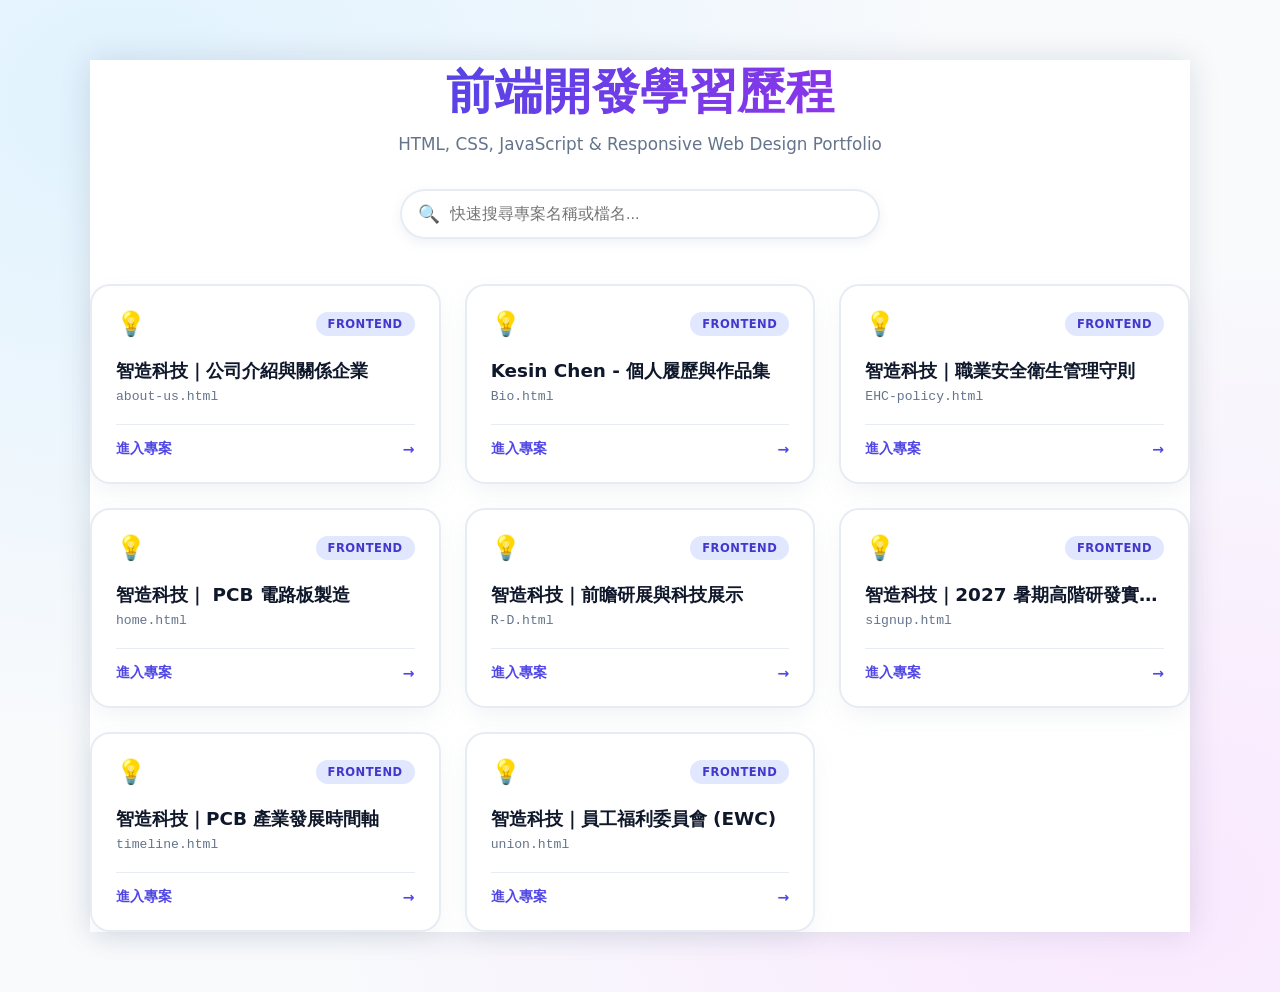
==== index.html @ 0adc271d "first commit" ====
<!DOCTYPE html>
<html lang="zh-TW">
<head>
    <meta charset="UTF-8">
    <meta name="viewport" content="width=device-width, initial-scale=1.0">
    <title>前端開發學習歷程作品集</title>
    <link rel="stylesheet" href="css/mycss.css">
    <style>
        /* 明亮高質感變數設計 */
        :root {
            --bg-color: #f8fafc;
            --bg-gradient-1: #e0f2fe;
            --bg-gradient-2: #fae8ff;
            --card-bg: rgba(255, 255, 255, 0.85);
            --card-hover: rgba(255, 255, 255, 1);
            --text-main: #1e293b;
            --text-muted: #64748b;
            --accent-primary: #4f46e5;
            --accent-secondary: #9333ea;
            --accent-cyan: #0284c7;
            --border-color: rgba(226, 232, 240, 0.8);
            --shadow-color: rgba(148, 163, 184, 0.15);
        }

        body {
            background-color: var(--bg-color);
            background-image: 
                radial-gradient(at 10% 10%, var(--bg-gradient-1) 0px, transparent 50%),
                radial-gradient(at 90% 90%, var(--bg-gradient-2) 0px, transparent 50%);
            color: var(--text-main);
            font-family: system-ui, -apple-system, BlinkMacSystemFont, "Segoe UI", Roboto, sans-serif;
            min-height: 100vh;
            margin: 0;
            padding: 60px 20px;
            display: flex;
            flex-direction: column;
            align-items: center;
            box-sizing: border-box;
        }

        .wrapper {
            width: 100%;
            max-width: 1100px;
            display: flex;
            flex-direction: column;
            align-items: center;
        }

        /* 標題與副標設計 */
        .header-container {
            text-align: center;
            margin-bottom: 35px;
            animation: fadeInDown 0.8s ease-out;
        }

        .mytitle-01 {
            font-size: 3rem;
            font-weight: 800;
            background: linear-gradient(135deg, #4f46e5 0%, #9333ea 100%);
            -webkit-background-clip: text;
            -webkit-text-fill-color: transparent;
            margin: 0 0 10px 0;
            letter-spacing: 0.5px;
        }

        .subtitle {
            color: var(--text-muted);
            font-size: 1.05rem;
            margin: 0;
            font-weight: 500;
        }

        /* 即時搜尋框設計 */
        .search-box {
            width: 100%;
            max-width: 480px;
            margin-bottom: 45px;
            position: relative;
            animation: fadeInUp 0.8s ease-out 0.2s both;
        }

        .search-input {
            width: 100%;
            background: rgba(255, 255, 255, 0.9);
            border: 2px solid var(--border-color);
            padding: 14px 20px 14px 48px;
            border-radius: 30px;
            color: var(--text-main);
            font-size: 1rem;
            outline: none;
            box-shadow: 0 4px 12px var(--shadow-color);
            transition: all 0.3s ease;
            box-sizing: border-box;
        }

        .search-input:focus {
            border-color: var(--accent-primary);
            background: #ffffff;
            box-shadow: 0 0 20px rgba(79, 70, 229, 0.15);
        }

        .search-icon {
            position: absolute;
            left: 18px;
            top: 50%;
            transform: translateY(-50%);
            font-size: 1.1rem;
        }

        /* 網格卡片佈局 (Grid) */
        ul {
            list-style: none;
            padding: 0;
            margin: 0;
            width: 100%;
            display: grid;
            grid-template-columns: repeat(auto-fill, minmax(320px, 1fr));
            gap: 24px;
        }

        li {
            opacity: 0;
            animation: fadeInUp 0.6s ease-out forwards;
        }

        /* 卡片本體 */
        li a {
            display: flex;
            flex-direction: column;
            justify-content: space-between;
            background: var(--card-bg);
            border: 2px solid var(--border-color);
            padding: 24px;
            border-radius: 20px;
            text-decoration: none;
            color: var(--text-main);
            backdrop-filter: blur(12px);
            height: 200px;
            box-sizing: border-box;
            box-shadow: 0 10px 25px -5px var(--shadow-color);
            transition: all 0.35s cubic-bezier(0.4, 0, 0.2, 1);
            position: relative;
            overflow: hidden;
        }

        li a:hover {
            background: var(--card-hover);
            border-color: var(--accent-primary);
            transform: translateY(-6px);
            box-shadow: 0 20px 35px -10px rgba(79, 70, 229, 0.2);
        }

        .card-top {
            display: flex;
            justify-content: space-between;
            align-items: center;
        }

        .card-icon {
            font-size: 1.5rem;
            transition: transform 0.3s ease;
        }

        li a:hover .card-icon {
            transform: scale(1.15) rotate(10deg);
        }

        /* 明亮風標籤設計 */
        .card-tag {
            font-size: 0.72rem;
            font-weight: 700;
            padding: 5px 12px;
            border-radius: 20px;
            letter-spacing: 0.5px;
            text-transform: uppercase;
        }
        .card-tag.frontend { background: #e0e7ff; color: #4338ca; }
        .card-tag.rwd { background: #e0f2fe; color: #0369a1; }
        .card-tag.api { background: #fef9c3; color: #a16207; }
        .card-tag.interactive { background: #fae8ff; color: #86198f; }

        .card-content {
            margin: 10px 0;
        }

        .card-title {
            font-size: 1.15rem;
            font-weight: 700;
            color: #0f172a;
            margin: 0 0 6px 0;
            display: -webkit-box;
            -webkit-line-clamp: 1;
            -webkit-box-orient: vertical;
            overflow: hidden;
        }

        .card-file {
            font-size: 0.82rem;
            color: var(--text-muted);
            font-family: monospace;
            margin: 0;
        }

        .card-bottom {
            display: flex;
            justify-content: space-between;
            align-items: center;
            border-top: 1px solid var(--border-color);
            padding-top: 14px;
            font-size: 0.88rem;
            font-weight: 600;
            color: var(--accent-primary);
            transition: color 0.3s ease;
        }

        .arrow-icon {
            transition: transform 0.3s ease;
        }

        li a:hover .arrow-icon {
            transform: translateX(6px);
        }

        /* 動畫設定 */
        @keyframes fadeInDown {
            from { opacity: 0; transform: translateY(-20px); }
            to { opacity: 1; transform: translateY(0); }
        }

        @keyframes fadeInUp {
            from { opacity: 0; transform: translateY(20px); }
            to { opacity: 1; transform: translateY(0); }
        }
    </style>
</head>
<body>
    <div class="wrapper">
        <div class="header-container">
            <h1 class="mytitle-01">前端開發學習歷程</h1>
            <p class="subtitle">HTML, CSS, JavaScript & Responsive Web Design Portfolio</p>
        </div>

        <!-- 即時搜尋列 -->
        <div class="search-box">
            <span class="search-icon">🔍</span>
            <input type="text" id="searchInput" class="search-input" placeholder="快速搜尋專案名稱或檔名...">
        </div>

        <ul id="projectList">
        <li data-title="智造科技｜公司介紹與關係企業" data-filename="about-us.html" style="animation-delay: 0s;">
            <a href="about-us.html" target="_blank">
                <div class="card-top">
                    <span class="card-icon">💡</span>
                    <span class="card-tag frontend">Frontend</span>
                </div>
                <div class="card-content">
                    <h3 class="card-title">智造科技｜公司介紹與關係企業</h3>
                    <p class="card-file">about-us.html</p>
                </div>
                <div class="card-bottom">
                    <span class="action-text">進入專案</span>
                    <span class="arrow-icon">→</span>
                </div>
            </a>
        </li>
        <li data-title="kesin chen - 個人履歷與作品集" data-filename="bio.html" style="animation-delay: 0.06s;">
            <a href="Bio.html" target="_blank">
                <div class="card-top">
                    <span class="card-icon">💡</span>
                    <span class="card-tag frontend">Frontend</span>
                </div>
                <div class="card-content">
                    <h3 class="card-title">Kesin Chen - 個人履歷與作品集</h3>
                    <p class="card-file">Bio.html</p>
                </div>
                <div class="card-bottom">
                    <span class="action-text">進入專案</span>
                    <span class="arrow-icon">→</span>
                </div>
            </a>
        </li>
        <li data-title="智造科技｜職業安全衛生管理守則" data-filename="ehc-policy.html" style="animation-delay: 0.12s;">
            <a href="EHC-policy.html" target="_blank">
                <div class="card-top">
                    <span class="card-icon">💡</span>
                    <span class="card-tag frontend">Frontend</span>
                </div>
                <div class="card-content">
                    <h3 class="card-title">智造科技｜職業安全衛生管理守則</h3>
                    <p class="card-file">EHC-policy.html</p>
                </div>
                <div class="card-bottom">
                    <span class="action-text">進入專案</span>
                    <span class="arrow-icon">→</span>
                </div>
            </a>
        </li>
        <li data-title="智造科技｜ pcb 電路板製造" data-filename="home.html" style="animation-delay: 0.18s;">
            <a href="home.html" target="_blank">
                <div class="card-top">
                    <span class="card-icon">💡</span>
                    <span class="card-tag frontend">Frontend</span>
                </div>
                <div class="card-content">
                    <h3 class="card-title">智造科技｜ PCB 電路板製造</h3>
                    <p class="card-file">home.html</p>
                </div>
                <div class="card-bottom">
                    <span class="action-text">進入專案</span>
                    <span class="arrow-icon">→</span>
                </div>
            </a>
        </li>
        <li data-title="智造科技｜前瞻研展與科技展示" data-filename="r-d.html" style="animation-delay: 0.24s;">
            <a href="R-D.html" target="_blank">
                <div class="card-top">
                    <span class="card-icon">💡</span>
                    <span class="card-tag frontend">Frontend</span>
                </div>
                <div class="card-content">
                    <h3 class="card-title">智造科技｜前瞻研展與科技展示</h3>
                    <p class="card-file">R-D.html</p>
                </div>
                <div class="card-bottom">
                    <span class="action-text">進入專案</span>
                    <span class="arrow-icon">→</span>
                </div>
            </a>
        </li>
        <li data-title="智造科技｜2027 暑期高階研發實習生計畫線上報名" data-filename="signup.html" style="animation-delay: 0.3s;">
            <a href="signup.html" target="_blank">
                <div class="card-top">
                    <span class="card-icon">💡</span>
                    <span class="card-tag frontend">Frontend</span>
                </div>
                <div class="card-content">
                    <h3 class="card-title">智造科技｜2027 暑期高階研發實習生計畫線上報名</h3>
                    <p class="card-file">signup.html</p>
                </div>
                <div class="card-bottom">
                    <span class="action-text">進入專案</span>
                    <span class="arrow-icon">→</span>
                </div>
            </a>
        </li>
        <li data-title="智造科技｜pcb 產業發展時間軸" data-filename="timeline.html" style="animation-delay: 0.36s;">
            <a href="timeline.html" target="_blank">
                <div class="card-top">
                    <span class="card-icon">💡</span>
                    <span class="card-tag frontend">Frontend</span>
                </div>
                <div class="card-content">
                    <h3 class="card-title">智造科技｜PCB 產業發展時間軸</h3>
                    <p class="card-file">timeline.html</p>
                </div>
                <div class="card-bottom">
                    <span class="action-text">進入專案</span>
                    <span class="arrow-icon">→</span>
                </div>
            </a>
        </li>
        <li data-title="智造科技｜員工福利委員會 (ewc)" data-filename="union.html" style="animation-delay: 0.42s;">
            <a href="union.html" target="_blank">
                <div class="card-top">
                    <span class="card-icon">💡</span>
                    <span class="card-tag frontend">Frontend</span>
                </div>
                <div class="card-content">
                    <h3 class="card-title">智造科技｜員工福利委員會 (EWC)</h3>
                    <p class="card-file">union.html</p>
                </div>
                <div class="card-bottom">
                    <span class="action-text">進入專案</span>
                    <span class="arrow-icon">→</span>
                </div>
            </a>
        </li>
        </ul>
    </div>

    <!-- 結合即時搜尋與 jQuery 互動 -->
    <script src="js/jquery-4.0.0.js"></script>
    <script>
        $(document).ready(function() {
            $('#searchInput').on('keyup', function() {
                let keyword = $(this).val().toLowerCase();
                $('#projectList li').filter(function() {
                    let title = $(this).data('title');
                    let filename = $(this).data('filename');
                    let match = title.indexOf(keyword) > -1 || filename.indexOf(keyword) > -1;
                    $(this).toggle(match);
                });
            });
        });
    </script>
</body>
</html>
---- css/mycss.css ----
/* ========================================================= 1. 基本設定 ========================================================= */
* {
  box-sizing: border-box;
}

html,
body {
  width: 100%;
  margin: 0;
  padding: 0;
}

body {
  overflow-x: hidden;
  background-color: #F4F7FA;
  color: #243B53;
  font-family: "Noto Sans TC", "Microsoft JhengHei", Arial, sans-serif;
}

/* ========================================================= 2. 網站外框 ========================================================= */
.wrapper {
  width: 1024px;
  max-width: 100%;
  margin: 0 auto;
  background-color: #FFFFFF;
  box-shadow: 0 0 30px rgba(0, 30, 60, 0.12);
}

/* ========================================================= 3. Banner ========================================================= */
.logo {
  position: relative;
  width: 100%;
  height: 280px;
  background-image: linear-gradient(rgba(4, 20, 38, 0.72), rgba(4, 20, 38, 0.55)), url("images/a08.jpg");
  background-position: center;
  background-size: cover;
  background-repeat: no-repeat;
  border-bottom: 4px solid #00A8E8;
}

/* Banner 底部英文 */
.logo::after {
  content: "TECHNOLOGY • INNOVATION • FUTURE";
  position: absolute;
  left: 0;
  right: 0;
  bottom: 25px;
  color: #00D084;
  font-size: 13px;
  font-weight: normal;
  letter-spacing: 3px;
  text-align: center;
}

/* ========================================================= 4. 導覽列 ========================================================= */
.nav {
  width: 100%;
  padding: 14px 10px;
  background-color: #071A2B;
  border-bottom: 1px solid #123B50;
}

.nav ul {
  display: flex;
  justify-content: center;
  align-items: center;
  gap: 8px;
  margin: 0;
  padding: 0;
  list-style: none;
}

.nav li {
  margin: 0;
  padding: 0;
}

.nav a {
  display: block;
  padding: 9px 18px;
  color: #EAF7FF;
  background-color: transparent;
  border: 1px solid #168AAD;
  border-radius: 6px;
  font-size: 16px;
  font-weight: bold;
  line-height: 1.5;
  text-align: center;
  text-decoration: none;
  transition: color 0.3s ease, background-color 0.3s ease, border-color 0.3s ease, box-shadow 0.3s ease, transform 0.3s ease;
}

/* 導覽列 Hover */
.nav a:hover {
  color: #071A2B;
  background-color: #00A8E8;
  border-color: #00A8E8;
  box-shadow: 0 0 12px rgba(0, 168, 232, 0.55);
  transform: translateY(-2px);
}

/* ========================================================= 5. 內容區 ========================================================= */
.content {
  width: 100%;
  padding: 55px 70px;
  background-color: #EAF4F8;
  text-align: center;
}

/* ========================================================= 6. 主標題 ========================================================= */
.content h1 {
  margin: 0 0 35px;
  color: #071A2B;
  font-size: 40px;
  font-weight: bold;
  line-height: 1.4;
  letter-spacing: 1px;
}

/* 標題底線 */
.content h1::after {
  content: "";
  display: block;
  width: 60px;
  height: 4px;
  margin: 15px auto 0;
  background-color: #00A8E8;
  border-radius: 5px;
}

/* ========================================================= 7. 文章卡片 ========================================================= */
.article {
  width: 100%;
  margin: 18px 0;
  padding: 20px 25px;
  color: #34495E;
  background-color: #FFFFFF;
  line-height: 1.9;
  font-weight: normal;
  text-align: left;
  border-left: 5px solid #00A8E8;
  border-radius: 8px;
  box-shadow: 0 5px 18px rgba(0, 40, 70, 0.10);
  transition: transform 0.3s ease, box-shadow 0.3s ease, border-color 0.3s ease;
}

/* 文章 Hover */
.article:hover {
  border-left-color: #00D084;
  box-shadow: 0 10px 25px rgba(0, 80, 120, 0.16);
  transform: translateY(-4px);
}

/* ========================================================= 8. 各段文字大小 ========================================================= */
/* 第一段 */
.text-01 {
  font-size: 16px;
}

/* 第二段 */
.text-02 {
  font-size: 17px;
}

/* 第三段 */
.text-03 {
  font-size: 18px;
}

/* ========================================================= 9. 了解更多按鈕 ========================================================= */
.btn {
  display: inline-block;
  margin-top: 25px;
  padding: 12px 35px;
  color: #071A2B;
  background-color: #00D084;
  border: none;
  border-radius: 30px;
  font-size: 16px;
  font-weight: bold;
  line-height: 1.5;
  text-align: center;
  text-decoration: none;
  cursor: pointer;
  box-shadow: 0 6px 18px rgba(0, 208, 132, 0.30);
  transition: color 0.3s ease, background-color 0.3s ease, box-shadow 0.3s ease, transform 0.3s ease;
}

/* 按鈕 Hover */
.btn:hover {
  color: #FFFFFF;
  background-color: #00A8E8;
  box-shadow: 0 8px 22px rgba(0, 168, 232, 0.35);
  transform: translateY(-3px);
}

/* ========================================================= 10. Footer ========================================================= */
.footer {
  width: 100%;
  padding: 20px 10px;
  color: #8FB3C4;
  background-color: #071A2B;
  border-top: 3px solid #00A8E8;
  font-size: 13px;
  letter-spacing: 1px;
  text-align: center;
}

/* ========================================================= 11. color.css 標題覆寫 ========================================================= */
.mytitle-01 {
  font-size: 40px;
}

.mytitle-02 {
  font-size: 45px;
}

.mytitle-03 {
  font-size: 52px;
}

/* ========================================================= 12. 平板 RWD 1024px 以下 ========================================================= */
@media screen and (max-width: 1024px) {

  /* 導覽列改成直式 */
  .nav ul {
    flex-direction: column;
    gap: 5px;
  }

  .nav li {
    width: 100%;
  }

  .nav a {
    width: 100%;
  }

  /* 內容縮小左右空間 */
  .content {
    padding: 50px;
  }
}

/* ========================================================= 13. 手機 RWD 600px 以下 ========================================================= */
@media screen and (max-width: 600px) {

  /* ---------- 網站 ---------- */
  .wrapper {
    width: 100%;
    box-shadow: none;
  }

  /* ---------- Banner ---------- */
  .logo {
    height: 140px;
  }

  .logo::after {
    bottom: 15px;
    font-size: 9px;
    letter-spacing: 1px;
  }

  /* ---------- 導覽列 ---------- */
  .nav {
    padding: 8px;
  }

  .nav ul {
    gap: 4px;
  }

  .nav a {
    padding: 8px 5px;
    font-size: 14px;
    border-radius: 5px;
  }

  /* ---------- 內容 ---------- */
  .content {
    padding: 30px 12px;
  }

  /* ---------- 標題 ---------- */
  .content h1,
  .mytitle-01 {
    margin-bottom: 25px;
    font-size: 25px;
    line-height: 1.5;
  }

  .content h1::after {
    width: 45px;
    height: 3px;
    margin-top: 10px;
  }

  /* ---------- 文章 ---------- */
  .article {
    margin: 12px 0;
    padding: 14px 12px;
    line-height: 1.85;
    border-left-width: 4px;
    border-radius: 7px;
  }

  /* ---------- 手機各段文字 ---------- */
  .text-01 {
    font-size: 13px;
  }

  .text-02 {
    font-size: 14px;
  }

  .text-03 {
    font-size: 15px;
  }

  /* ---------- 按鈕 ---------- */
  .btn {
    display: block;
    width: 100%;
    margin-top: 22px;
    padding: 10px;
    font-size: 14px;
    border-radius: 25px;
  }

  /* ---------- Footer ---------- */
  .footer {
    padding: 15px 5px;
    font-size: 10px;
    letter-spacing: 0.5px;
  }
}

/* ========================================================= 14. 超小手機 RWD 400px 以下 ========================================================= */
@media screen and (max-width: 400px) {

  /* Banner */
  .logo {
    height: 120px;
  }

  /* 內容 */
  .content {
    padding: 20px 8px;
  }

  /* 標題 */
  .content h1,
  .mytitle-01 {
    font-size: 21px;
  }

  /* 各段文字 */
  .text-01 {
    font-size: 12px;
  }

  .text-02 {
    font-size: 13px;
  }

  .text-03 {
    font-size: 14px;
  }

  /* 文章 */
  .article {
    padding: 12px 10px;
  }

  /* 按鈕 */
  .btn {
    padding: 10px;
    font-size: 13px;
  }
}
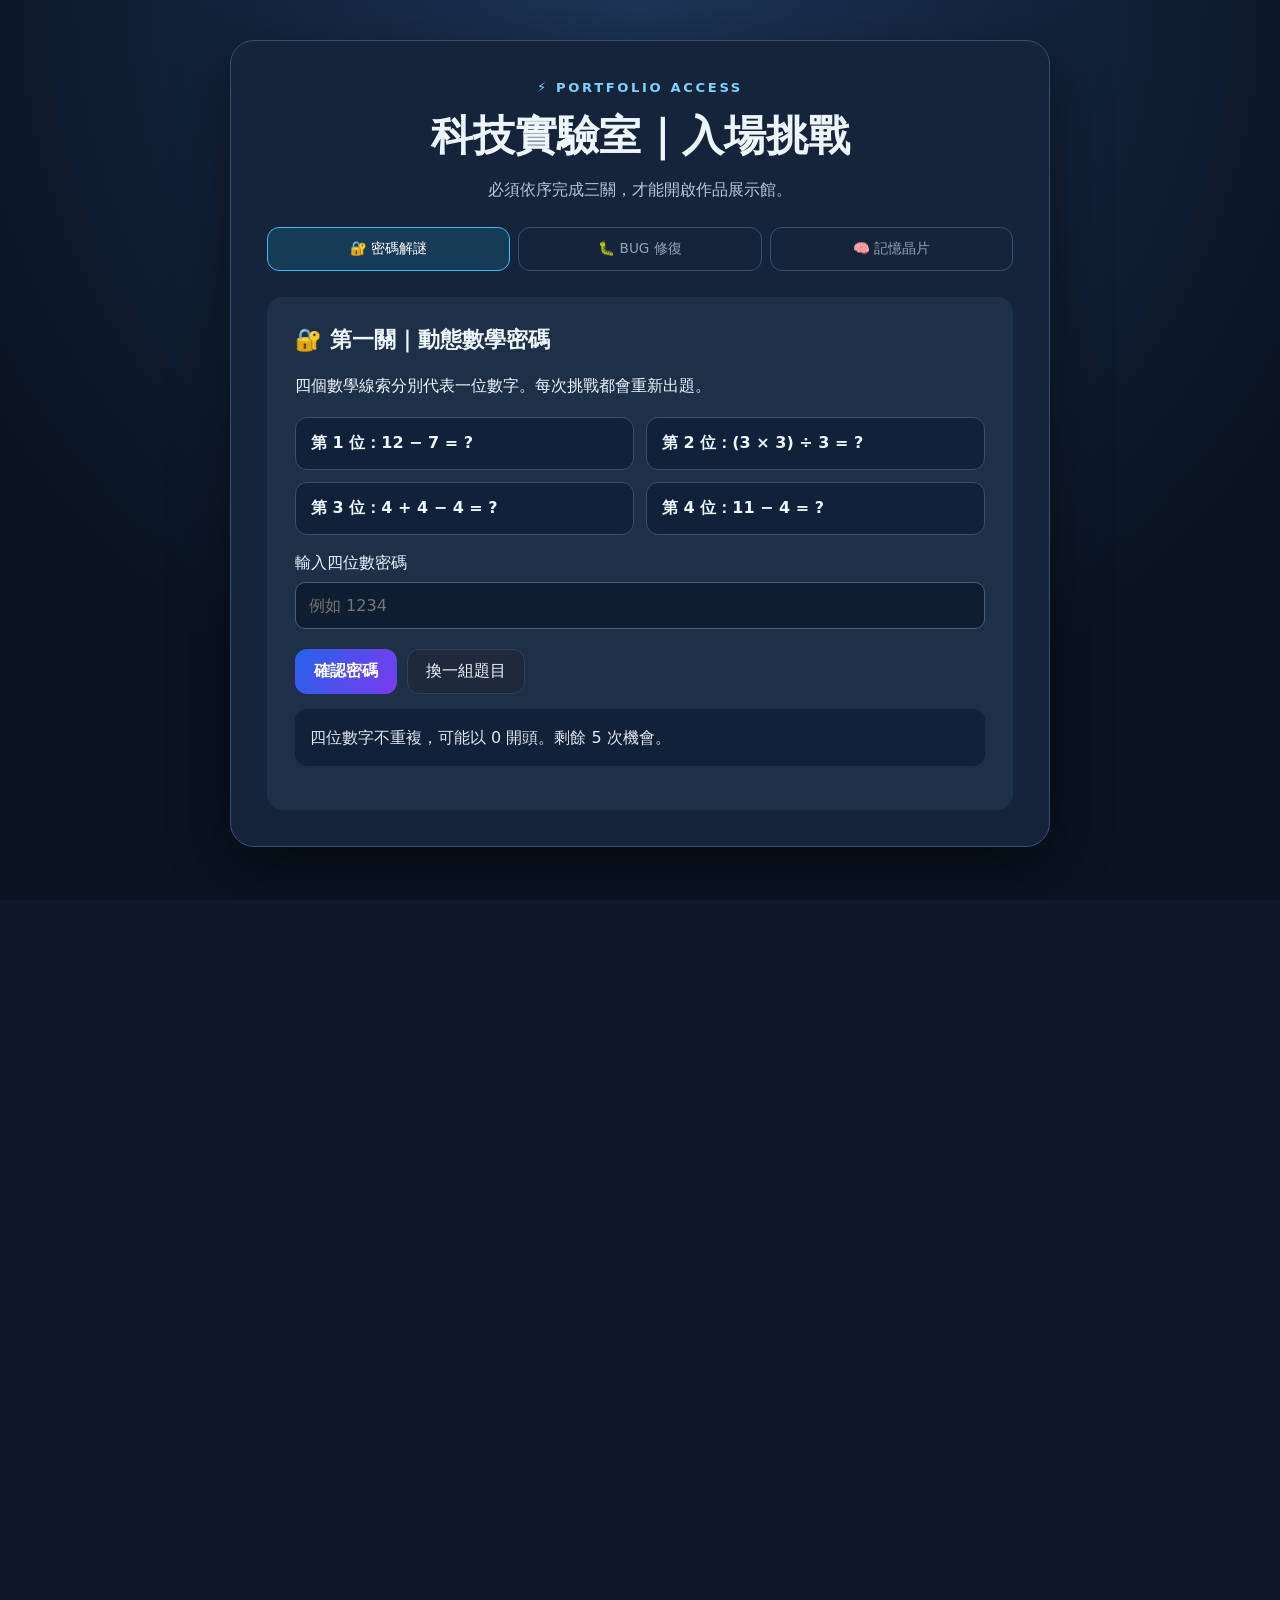
==== commit a85a90e9: "統一" ====
--- a/index.html
+++ b/index.html
@@ -1,397 +1,57 @@
 <!DOCTYPE html>
 <html lang="zh-TW">
 <head>
-    <meta charset="UTF-8">
-    <meta name="viewport" content="width=device-width, initial-scale=1.0">
-    <title>前端開發學習歷程作品集</title>
-    <link rel="stylesheet" href="css/mycss.css">
-    <style>
-        /* 明亮高質感變數設計 */
-        :root {
-            --bg-color: #f8fafc;
-            --bg-gradient-1: #e0f2fe;
-            --bg-gradient-2: #fae8ff;
-            --card-bg: rgba(255, 255, 255, 0.85);
-            --card-hover: rgba(255, 255, 255, 1);
-            --text-main: #1e293b;
-            --text-muted: #64748b;
-            --accent-primary: #4f46e5;
-            --accent-secondary: #9333ea;
-            --accent-cyan: #0284c7;
-            --border-color: rgba(226, 232, 240, 0.8);
-            --shadow-color: rgba(148, 163, 184, 0.15);
-        }
+<meta charset="UTF-8">
+<meta name="viewport" content="width=device-width,initial-scale=1">
+<title>互動式科技作品展示館｜前端開發學習歷程</title>
+<link rel="stylesheet" href="css/index.css">
+<script src="js/index.js" defer></script>
+</head>
+<body class="gate-locked">
+<div class="intro" id="intro"><h1>⚡ INTERACTIVE PORTFOLIO</h1><p>科技實驗室啟動中...</p><div class="intro-progress"><div></div></div><button class="btn" id="skipIntro">跳過動畫</button></div>
 
-        body {
-            background-color: var(--bg-color);
-            background-image: 
-                radial-gradient(at 10% 10%, var(--bg-gradient-1) 0px, transparent 50%),
-                radial-gradient(at 90% 90%, var(--bg-gradient-2) 0px, transparent 50%);
-            color: var(--text-main);
-            font-family: system-ui, -apple-system, BlinkMacSystemFont, "Segoe UI", Roboto, sans-serif;
-            min-height: 100vh;
-            margin: 0;
-            padding: 60px 20px;
-            display: flex;
-            flex-direction: column;
-            align-items: center;
-            box-sizing: border-box;
-        }
-
-        .wrapper {
-            width: 100%;
-            max-width: 1100px;
-            display: flex;
-            flex-direction: column;
-            align-items: center;
-        }
-
-        /* 標題與副標設計 */
-        .header-container {
-            text-align: center;
-            margin-bottom: 35px;
-            animation: fadeInDown 0.8s ease-out;
-        }
-
-        .mytitle-01 {
-            font-size: 3rem;
-            font-weight: 800;
-            background: linear-gradient(135deg, #4f46e5 0%, #9333ea 100%);
-            -webkit-background-clip: text;
-            -webkit-text-fill-color: transparent;
-            margin: 0 0 10px 0;
-            letter-spacing: 0.5px;
-        }
-
-        .subtitle {
-            color: var(--text-muted);
-            font-size: 1.05rem;
-            margin: 0;
-            font-weight: 500;
-        }
-
-        /* 即時搜尋框設計 */
-        .search-box {
-            width: 100%;
-            max-width: 480px;
-            margin-bottom: 45px;
-            position: relative;
-            animation: fadeInUp 0.8s ease-out 0.2s both;
-        }
-
-        .search-input {
-            width: 100%;
-            background: rgba(255, 255, 255, 0.9);
-            border: 2px solid var(--border-color);
-            padding: 14px 20px 14px 48px;
-            border-radius: 30px;
-            color: var(--text-main);
-            font-size: 1rem;
-            outline: none;
-            box-shadow: 0 4px 12px var(--shadow-color);
-            transition: all 0.3s ease;
-            box-sizing: border-box;
-        }
-
-        .search-input:focus {
-            border-color: var(--accent-primary);
-            background: #ffffff;
-            box-shadow: 0 0 20px rgba(79, 70, 229, 0.15);
-        }
-
-        .search-icon {
-            position: absolute;
-            left: 18px;
-            top: 50%;
-            transform: translateY(-50%);
-            font-size: 1.1rem;
-        }
-
-        /* 網格卡片佈局 (Grid) */
-        ul {
-            list-style: none;
-            padding: 0;
-            margin: 0;
-            width: 100%;
-            display: grid;
-            grid-template-columns: repeat(auto-fill, minmax(320px, 1fr));
-            gap: 24px;
-        }
-
-        li {
-            opacity: 0;
-            animation: fadeInUp 0.6s ease-out forwards;
-        }
-
-        /* 卡片本體 */
-        li a {
-            display: flex;
-            flex-direction: column;
-            justify-content: space-between;
-            background: var(--card-bg);
-            border: 2px solid var(--border-color);
-            padding: 24px;
-            border-radius: 20px;
-            text-decoration: none;
-            color: var(--text-main);
-            backdrop-filter: blur(12px);
-            height: 200px;
-            box-sizing: border-box;
-            box-shadow: 0 10px 25px -5px var(--shadow-color);
-            transition: all 0.35s cubic-bezier(0.4, 0, 0.2, 1);
-            position: relative;
-            overflow: hidden;
-        }
-
-        li a:hover {
-            background: var(--card-hover);
-            border-color: var(--accent-primary);
-            transform: translateY(-6px);
-            box-shadow: 0 20px 35px -10px rgba(79, 70, 229, 0.2);
-        }
-
-        .card-top {
-            display: flex;
-            justify-content: space-between;
-            align-items: center;
-        }
-
-        .card-icon {
-            font-size: 1.5rem;
-            transition: transform 0.3s ease;
-        }
-
-        li a:hover .card-icon {
-            transform: scale(1.15) rotate(10deg);
-        }
-
-        /* 明亮風標籤設計 */
-        .card-tag {
-            font-size: 0.72rem;
-            font-weight: 700;
-            padding: 5px 12px;
-            border-radius: 20px;
-            letter-spacing: 0.5px;
-            text-transform: uppercase;
-        }
-        .card-tag.frontend { background: #e0e7ff; color: #4338ca; }
-        .card-tag.rwd { background: #e0f2fe; color: #0369a1; }
-        .card-tag.api { background: #fef9c3; color: #a16207; }
-        .card-tag.interactive { background: #fae8ff; color: #86198f; }
-
-        .card-content {
-            margin: 10px 0;
-        }
-
-        .card-title {
-            font-size: 1.15rem;
-            font-weight: 700;
-            color: #0f172a;
-            margin: 0 0 6px 0;
-            display: -webkit-box;
-            -webkit-line-clamp: 1;
-            -webkit-box-orient: vertical;
-            overflow: hidden;
-        }
-
-        .card-file {
-            font-size: 0.82rem;
-            color: var(--text-muted);
-            font-family: monospace;
-            margin: 0;
-        }
-
-        .card-bottom {
-            display: flex;
-            justify-content: space-between;
-            align-items: center;
-            border-top: 1px solid var(--border-color);
-            padding-top: 14px;
-            font-size: 0.88rem;
-            font-weight: 600;
-            color: var(--accent-primary);
-            transition: color 0.3s ease;
-        }
-
-        .arrow-icon {
-            transition: transform 0.3s ease;
-        }
-
-        li a:hover .arrow-icon {
-            transform: translateX(6px);
-        }
-
-        /* 動畫設定 */
-        @keyframes fadeInDown {
-            from { opacity: 0; transform: translateY(-20px); }
-            to { opacity: 1; transform: translateY(0); }
-        }
-
-        @keyframes fadeInUp {
-            from { opacity: 0; transform: translateY(20px); }
-            to { opacity: 1; transform: translateY(0); }
-        }
-    </style>
-</head>
-<body>
-    <div class="wrapper">
-        <div class="header-container">
-            <h1 class="mytitle-01">前端開發學習歷程</h1>
-            <p class="subtitle">HTML, CSS, JavaScript & Responsive Web Design Portfolio</p>
-        </div>
-
-        <!-- 即時搜尋列 -->
-        <div class="search-box">
-            <span class="search-icon">🔍</span>
-            <input type="text" id="searchInput" class="search-input" placeholder="快速搜尋專案名稱或檔名...">
-        </div>
-
-        <ul id="projectList">
-        <li data-title="智造科技｜公司介紹與關係企業" data-filename="about-us.html" style="animation-delay: 0s;">
-            <a href="about-us.html" target="_blank">
-                <div class="card-top">
-                    <span class="card-icon">💡</span>
-                    <span class="card-tag frontend">Frontend</span>
-                </div>
-                <div class="card-content">
-                    <h3 class="card-title">智造科技｜公司介紹與關係企業</h3>
-                    <p class="card-file">about-us.html</p>
-                </div>
-                <div class="card-bottom">
-                    <span class="action-text">進入專案</span>
-                    <span class="arrow-icon">→</span>
-                </div>
-            </a>
-        </li>
-        <li data-title="kesin chen - 個人履歷與作品集" data-filename="bio.html" style="animation-delay: 0.06s;">
-            <a href="Bio.html" target="_blank">
-                <div class="card-top">
-                    <span class="card-icon">💡</span>
-                    <span class="card-tag frontend">Frontend</span>
-                </div>
-                <div class="card-content">
-                    <h3 class="card-title">Kesin Chen - 個人履歷與作品集</h3>
-                    <p class="card-file">Bio.html</p>
-                </div>
-                <div class="card-bottom">
-                    <span class="action-text">進入專案</span>
-                    <span class="arrow-icon">→</span>
-                </div>
-            </a>
-        </li>
-        <li data-title="智造科技｜職業安全衛生管理守則" data-filename="ehc-policy.html" style="animation-delay: 0.12s;">
-            <a href="EHC-policy.html" target="_blank">
-                <div class="card-top">
-                    <span class="card-icon">💡</span>
-                    <span class="card-tag frontend">Frontend</span>
-                </div>
-                <div class="card-content">
-                    <h3 class="card-title">智造科技｜職業安全衛生管理守則</h3>
-                    <p class="card-file">EHC-policy.html</p>
-                </div>
-                <div class="card-bottom">
-                    <span class="action-text">進入專案</span>
-                    <span class="arrow-icon">→</span>
-                </div>
-            </a>
-        </li>
-        <li data-title="智造科技｜ pcb 電路板製造" data-filename="home.html" style="animation-delay: 0.18s;">
-            <a href="home.html" target="_blank">
-                <div class="card-top">
-                    <span class="card-icon">💡</span>
-                    <span class="card-tag frontend">Frontend</span>
-                </div>
-                <div class="card-content">
-                    <h3 class="card-title">智造科技｜ PCB 電路板製造</h3>
-                    <p class="card-file">home.html</p>
-                </div>
-                <div class="card-bottom">
-                    <span class="action-text">進入專案</span>
-                    <span class="arrow-icon">→</span>
-                </div>
-            </a>
-        </li>
-        <li data-title="智造科技｜前瞻研展與科技展示" data-filename="r-d.html" style="animation-delay: 0.24s;">
-            <a href="R-D.html" target="_blank">
-                <div class="card-top">
-                    <span class="card-icon">💡</span>
-                    <span class="card-tag frontend">Frontend</span>
-                </div>
-                <div class="card-content">
-                    <h3 class="card-title">智造科技｜前瞻研展與科技展示</h3>
-                    <p class="card-file">R-D.html</p>
-                </div>
-                <div class="card-bottom">
-                    <span class="action-text">進入專案</span>
-                    <span class="arrow-icon">→</span>
-                </div>
-            </a>
-        </li>
-        <li data-title="智造科技｜2027 暑期高階研發實習生計畫線上報名" data-filename="signup.html" style="animation-delay: 0.3s;">
-            <a href="signup.html" target="_blank">
-                <div class="card-top">
-                    <span class="card-icon">💡</span>
-                    <span class="card-tag frontend">Frontend</span>
-                </div>
-                <div class="card-content">
-                    <h3 class="card-title">智造科技｜2027 暑期高階研發實習生計畫線上報名</h3>
-                    <p class="card-file">signup.html</p>
-                </div>
-                <div class="card-bottom">
-                    <span class="action-text">進入專案</span>
-                    <span class="arrow-icon">→</span>
-                </div>
-            </a>
-        </li>
-        <li data-title="智造科技｜pcb 產業發展時間軸" data-filename="timeline.html" style="animation-delay: 0.36s;">
-            <a href="timeline.html" target="_blank">
-                <div class="card-top">
-                    <span class="card-icon">💡</span>
-                    <span class="card-tag frontend">Frontend</span>
-                </div>
-                <div class="card-content">
-                    <h3 class="card-title">智造科技｜PCB 產業發展時間軸</h3>
-                    <p class="card-file">timeline.html</p>
-                </div>
-                <div class="card-bottom">
-                    <span class="action-text">進入專案</span>
-                    <span class="arrow-icon">→</span>
-                </div>
-            </a>
-        </li>
-        <li data-title="智造科技｜員工福利委員會 (ewc)" data-filename="union.html" style="animation-delay: 0.42s;">
-            <a href="union.html" target="_blank">
-                <div class="card-top">
-                    <span class="card-icon">💡</span>
-                    <span class="card-tag frontend">Frontend</span>
-                </div>
-                <div class="card-content">
-                    <h3 class="card-title">智造科技｜員工福利委員會 (EWC)</h3>
-                    <p class="card-file">union.html</p>
-                </div>
-                <div class="card-bottom">
-                    <span class="action-text">進入專案</span>
-                    <span class="arrow-icon">→</span>
-                </div>
-            </a>
-        </li>
-        </ul>
+<!-- 進站前強制三關：完成後才顯示作品集 -->
+<div class="entry-gate" id="entryGate" role="dialog" aria-modal="true" aria-labelledby="entryTitle">
+  <div class="entry-shell">
+    <div class="entry-heading"><span>⚡ PORTFOLIO ACCESS</span><h1 id="entryTitle">科技實驗室｜入場挑戰</h1><p>必須依序完成三關，才能開啟作品展示館。</p></div>
+    <div class="entry-steps" id="entrySteps" aria-label="關卡進度"><span class="current">🔐 密碼解謎</span><span>🐛 BUG 修復</span><span>🧠 記憶晶片</span></div>
+    <div class="entry-game" id="entryPassword">
+      <h2>🔐 第一關｜動態數學密碼</h2><p>四個數學線索分別代表一位數字。每次挑戰都會重新出題。</p>
+      <div class="entry-clues" id="entryClues"></div>
+      <form id="entryPasswordForm"><label for="entryPasswordInput">輸入四位數密碼</label><input id="entryPasswordInput" class="game-input" inputmode="numeric" autocomplete="off" maxlength="4" pattern="[0-9]{4}" required placeholder="例如 1234"><div class="action-row"><button class="btn primary" type="submit">確認密碼</button><button class="btn" type="button" id="entryNewPassword">換一組題目</button></div></form>
+      <p class="feedback" id="entryPasswordMessage" aria-live="polite">你有五次機會。</p>
     </div>
-
-    <!-- 結合即時搜尋與 jQuery 互動 -->
-    <script src="js/jquery-4.0.0.js"></script>
-    <script>
-        $(document).ready(function() {
-            $('#searchInput').on('keyup', function() {
-                let keyword = $(this).val().toLowerCase();
-                $('#projectList li').filter(function() {
-                    let title = $(this).data('title');
-                    let filename = $(this).data('filename');
-                    let match = title.indexOf(keyword) > -1 || filename.indexOf(keyword) > -1;
-                    $(this).toggle(match);
-                });
-            });
-        });
-    </script>
-</body>
-</html>+    <div class="entry-game" id="entryBug" hidden>
+      <h2>🐛 第二關｜隨機 BUG 修復</h2><p>從題庫隨機抽出 HTML、CSS、JavaScript 各一題；三題都要答對。</p><p id="entryBugProgress"></p><pre class="code-sample" id="entryBugCode"></pre><div class="options" id="entryBugOptions"></div><p class="feedback" id="entryBugMessage" aria-live="polite"></p><button class="btn primary" id="entryBugNext" hidden>下一題</button>
+    </div>
+    <div class="entry-game" id="entryMemory" hidden>
+      <h2>🧠 第三關｜四燈記憶晶片</h2><p>觀察四個燈的閃爍順序，依序點擊。三回合分別記憶 4、5、6 次閃爍。</p><p id="entryMemoryRound"></p><div class="entry-lights" id="entryLights"></div><p class="feedback" id="entryMemoryMessage" aria-live="polite"></p><button class="btn primary" id="entryMemoryStart">開始記憶</button>
+    </div>
+    <div class="entry-game entry-success" id="entrySuccess" hidden><div class="trophy">🏆</div><h2>三關全部完成！</h2><p>科技實驗室已解鎖，現在可以進入作品展示館。</p><button class="btn primary" id="entryOpen">🚀 進入作品集</button></div>
+  </div>
+</div>
+<nav class="navbar"><div class="container nav-inner"><a class="brand" href="#top">⚡ PORTFOLIO LAB</a><div class="nav-actions"><a class="btn" href="#mystery">🎁 盲盒</a><a class="btn" href="#quiz">🎮 問答</a><a class="btn" href="#lab">🔐 闖關</a><a class="btn" href="#works">💼 作品</a><button class="btn" id="themeBtn">☀️ 淺色模式</button></div></div></nav>
+<main class="container" id="top">
+<section class="hero"><h1 id="mainTitle">前端開發學習歷程</h1><p>HTML, CSS, JavaScript & Responsive Web Design Portfolio</p><p>抽盲盒、玩遊戲、解鎖實驗室，最後探索我的八個作品。</p><div class="hero-actions"><a href="#mystery" class="btn primary">🎁 開始探索</a><a href="#quiz" class="btn">🎮 知識挑戰</a><a href="#lab" class="btn">🔐 科技實驗室</a></div></section>
+<section id="mystery"><h2 class="section-title">🎁 隨機作品盲盒</h2><div class="panel mystery"><div class="mystery-icon">🎁</div><h3>不知道先看哪個作品？</h3><p class="muted">讓系統隨機挑選，看看你抽中了什麼！</p><button class="btn primary" id="drawBtn">✨ 開啟神祕盲盒</button><div class="mystery-result" id="mysteryResult" hidden><h3 id="mysteryTitle"></h3><p id="mysteryFile" class="muted"></p><a class="btn primary" id="mysteryLink" href="about-us.html">🚀 進入這個作品</a><button class="btn" id="drawAgain">🔄 再抽一次</button></div></div></section>
+<section id="quiz"><h2 class="section-title">🎮 前端工程師知識挑戰</h2><div class="panel"><div id="quizStart"><h3>你能成為前端工程師嗎？</h3><p class="muted">30 題題庫，每局隨機抽 10 題，每題 10 分，限時 120 秒。</p><button class="btn primary" id="startQuiz">🚀 開始挑戰</button></div><div id="quizGame" hidden><div class="game-head"><span id="quizNumber"></span><span id="quizScore"></span><span id="quizTimer"></span></div><div class="progress"><div class="progress-bar" id="quizBar"></div></div><div class="question" id="questionText"></div><div class="options" id="quizOptions"></div><div class="feedback" id="quizFeedback" hidden></div><div class="action-row"><button class="btn primary" id="nextQuestion" hidden>下一題 →</button><button class="btn" id="quitQuiz">結束本局</button></div></div><div id="quizEnd" hidden><h2 id="finalTitle"></h2><h3 id="finalScore"></h3><p id="finalMessage"></p><button class="btn primary" id="restartQuiz">🔄 再挑戰一次</button></div></div></section>
+<section id="lab"><h2 class="section-title">🔐 科技實驗室｜四合一闖關</h2><div class="panel"><p class="muted">依序破解密碼、修復 BUG、記憶晶片，最後啟動能量核心。</p><div class="stage-grid"><div class="stage-card" id="stageCard0"><div class="stage-icon">🔐</div><strong>第一關</strong><div>密碼解謎</div><small id="stageStatus0">未開始</small></div><div class="stage-card" id="stageCard1"><div class="stage-icon">🐛</div><strong>第二關</strong><div>BUG 修復</div><small id="stageStatus1">未解鎖</small></div><div class="stage-card" id="stageCard2"><div class="stage-icon">🧠</div><strong>第三關</strong><div>記憶晶片</div><small id="stageStatus2">未解鎖</small></div><div class="stage-card" id="stageCard3"><div class="stage-icon">⚡</div><strong>第四關</strong><div>能量核心</div><small id="stageStatus3">未解鎖</small></div></div><div class="progress"><div class="progress-bar" id="labBar"></div></div><p id="labProgress">已完成 0 / 4 關</p>
+<div class="game-box" id="labWelcome"><h3>🚀 科技實驗室等待啟動</h3><p>準備好挑戰四個不同的遊戲了嗎？</p><button class="btn primary" id="startLab">開始闖關</button></div>
+<div class="game-box" id="passwordStage" hidden><h3>🔐 第一關：動態密碼破解</h3><p>每局密碼都不同！依線索推理四位數字，最多猜 5 次。</p><p id="passwordClue" class="clue"></p><p id="passwordAttempts">剩餘 5 次機會</p><form id="passwordForm"><label for="passwordInput">輸入四位數密碼</label><input class="game-input" id="passwordInput" inputmode="numeric" autocomplete="off" maxlength="4" placeholder="例如 1234" required><div class="action-row"><button class="btn primary" id="passwordSubmit" type="submit">🔓 嘗試破解</button><button class="btn" id="newPassword" type="button">🎲 換一題</button></div></form><div class="feedback" id="passwordFeedback" hidden aria-live="polite"></div><div class="guess-history" id="guessHistory"></div></div>
+<div class="game-box" id="bugStage" hidden><h3>🐛 第二關：修復程式 BUG</h3><p>選出正確的修復方式，連續完成三題。</p><p id="bugCount"></p><pre id="bugCode" class="code-sample"></pre><div class="options" id="bugOptions"></div><div class="feedback" id="bugFeedback" hidden></div><button class="btn primary" id="nextBug" hidden>下一個 BUG →</button></div>
+<div class="game-box" id="memoryStage" hidden><h3>🧠 第三關：記憶晶片挑戰</h3><p>記住晶片閃爍的順序，再照順序點擊；完成三回合。</p><p id="memoryRound">準備開始</p><p id="memoryStatus" aria-live="polite"></p><div class="memory-grid" id="memoryGrid"></div><button class="btn primary" id="startMemory">開始記憶挑戰</button></div>
+<div class="game-box" id="energyStage" hidden><h3>⚡ 第四關：啟動能量核心</h3><p>30 秒內依照數字 1 → 9 的順序啟動節點。</p><div class="game-head"><span id="energyCount">已啟動 0 / 9</span><span id="energyTimer">剩餘 30 秒</span></div><div class="energy-grid" id="energyGrid"></div><p id="energyStatus" aria-live="polite"></p><button class="btn primary" id="startEnergy">⚡ 啟動挑戰</button></div>
+<div class="game-box achievement" id="labComplete" hidden><div class="trophy">🏆</div><h2>科技實驗室解鎖成功！</h2><p>恭喜完成四項挑戰！</p><button class="btn primary" id="restartLab">🔄 重新闖關</button></div></div></section>
+<section id="achievements"><h2 class="section-title">🏆 作品探索成就</h2><div class="panel achievement"><h3 id="achievementTitle">🔎 初階探索者</h3><p class="muted">每進入一個不同作品，就會累積探索進度。</p><div class="progress"><div class="progress-bar" id="exploreBar"></div></div><p id="exploreText">已探索 0 / 8 個作品</p><button class="btn" id="resetExplore">重新開始探索</button></div></section>
+<section id="works"><h2 class="section-title">💼 我的正式作品展示</h2><div class="search-area"><input id="searchInput" type="search" placeholder="🔍 搜尋作品名稱或檔名..." aria-label="搜尋作品"><div class="search-info"><span>目前顯示 <strong id="visibleCount">8</strong> / <span id="totalCount">8</span> 個作品</span><span>按 <kbd>/</kbd> 搜尋，<kbd>Esc</kbd> 清除</span></div></div><div class="projects" id="projectList">
+<article class="project-item"><a class="project-card" href="about-us.html"><div class="card-top"><span class="card-icon">🏢</span><span class="tag">Frontend</span></div><div><h3 class="card-title">智造科技｜公司介紹與關係企業</h3><p class="card-file">about-us.html</p></div><div class="card-bottom"><span>進入專案</span><span>→</span></div></a></article>
+<article class="project-item"><a class="project-card" href="Bio.html"><div class="card-top"><span class="card-icon">👤</span><span class="tag">Frontend</span></div><div><h3 class="card-title">Kesin Chen - 個人履歷與作品集</h3><p class="card-file">Bio.html</p></div><div class="card-bottom"><span>進入專案</span><span>→</span></div></a></article>
+<article class="project-item"><a class="project-card" href="EHC-policy.html"><div class="card-top"><span class="card-icon">🛡️</span><span class="tag">Frontend</span></div><div><h3 class="card-title">智造科技｜職業安全衛生管理守則</h3><p class="card-file">EHC-policy.html</p></div><div class="card-bottom"><span>進入專案</span><span>→</span></div></a></article>
+<article class="project-item"><a class="project-card" href="home.html"><div class="card-top"><span class="card-icon">💻</span><span class="tag">Frontend</span></div><div><h3 class="card-title">智造科技｜ PCB 電路板製造</h3><p class="card-file">home.html</p></div><div class="card-bottom"><span>進入專案</span><span>→</span></div></a></article>
+<article class="project-item"><a class="project-card" href="R-D.html"><div class="card-top"><span class="card-icon">🔬</span><span class="tag">Frontend</span></div><div><h3 class="card-title">智造科技｜前瞻研展與科技展示</h3><p class="card-file">R-D.html</p></div><div class="card-bottom"><span>進入專案</span><span>→</span></div></a></article>
+<article class="project-item"><a class="project-card" href="signup.html"><div class="card-top"><span class="card-icon">📝</span><span class="tag">Frontend</span></div><div><h3 class="card-title">智造科技｜2027 暑期高階研發實習生計畫線上報名</h3><p class="card-file">signup.html</p></div><div class="card-bottom"><span>進入專案</span><span>→</span></div></a></article>
+<article class="project-item"><a class="project-card" href="timeline.html"><div class="card-top"><span class="card-icon">⏳</span><span class="tag">Frontend</span></div><div><h3 class="card-title">智造科技｜PCB 產業發展時間軸</h3><p class="card-file">timeline.html</p></div><div class="card-bottom"><span>進入專案</span><span>→</span></div></a></article>
+<article class="project-item"><a class="project-card" href="union.html"><div class="card-top"><span class="card-icon">🤝</span><span class="tag">Frontend</span></div><div><h3 class="card-title">智造科技｜員工福利委員會 (EWC)</h3><p class="card-file">union.html</p></div><div class="card-bottom"><span>進入專案</span><span>→</span></div></a></article>
+</div><p id="emptyMessage" class="muted" hidden>找不到符合的作品，請更換搜尋關鍵字。</p></section>
+</main><footer>© 2026 Frontend Learning Portfolio | Made with HTML, CSS & JavaScript</footer><div class="toast" id="toast" hidden role="status" aria-live="polite"></div>
+</body></html>
--- a/css/index.css
+++ b/css/index.css
@@ -0,0 +1,12 @@
+:root{--bg:#f1f5f9;--panel:#fff;--panel2:#e2e8f0;--text:#1e293b;--muted:#64748b;--border:#cbd5e1;--accent:#2563eb;--accent2:#7c3aed;--glow:rgba(37,99,235,.15);--shadow:rgba(15,23,42,.12)}html[data-theme="dark"]{--bg:#0f172a;--panel:#1e293b;--panel2:#273449;--text:#f1f5f9;--muted:#94a3b8;--border:#334155;--accent:#38bdf8;--accent2:#c084fc;--glow:rgba(56,189,248,.18);--shadow:rgba(0,0,0,.3)}*{box-sizing:border-box}html{scroll-behavior:smooth;scroll-padding-top:110px}body{margin:0;background:var(--bg);color:var(--text);font-family:"Microsoft JhengHei",system-ui,sans-serif;transition:background .3s,color .3s}button,input{font:inherit}button{cursor:pointer}button:disabled{cursor:not-allowed;opacity:.6}a{color:inherit;text-decoration:none}[hidden]{display:none!important}:focus-visible{outline:3px solid var(--accent);outline-offset:3px}.container{width:min(1150px,94%);margin:auto}.muted{color:var(--muted)}.btn{display:inline-block;padding:11px 18px;border:1px solid var(--border);border-radius:12px;background:var(--panel);color:var(--text);transition:.2s}.btn:hover:not(:disabled){border-color:var(--accent);transform:translateY(-2px)}.btn.primary{background:linear-gradient(120deg,#2563eb,#7c3aed);color:#fff;border-color:transparent;font-weight:bold}.panel{padding:25px;background:var(--panel);border:1px solid var(--border);border-radius:20px;box-shadow:0 10px 30px var(--shadow)}.section-title{font-size:1.5rem;margin:45px 0 20px}.action-row{display:flex;gap:10px;flex-wrap:wrap;margin-top:20px}.progress{height:12px;background:var(--panel2);border-radius:20px;overflow:hidden;margin:15px 0}.progress-bar{width:0;height:100%;background:linear-gradient(90deg,#38bdf8,#a855f7);transition:width .3s}.navbar{position:sticky;top:0;z-index:100;background:var(--panel);border-bottom:1px solid var(--border)}.nav-inner{display:flex;justify-content:space-between;align-items:center;gap:12px;padding:12px 0}.brand{font-weight:900;color:var(--accent)}.nav-actions{display:flex;gap:8px;flex-wrap:wrap}.nav-actions .btn{font-size:.85rem;padding:9px 12px}.hero{padding:65px 0 25px;text-align:center}.hero h1{margin:0 0 15px;font-size:clamp(2rem,5vw,3.5rem);background:linear-gradient(120deg,var(--accent),var(--accent2));background-clip:text;-webkit-background-clip:text;color:transparent;cursor:pointer;user-select:none}.hero p{line-height:1.8;color:var(--muted)}.hero-actions{display:flex;justify-content:center;gap:12px;flex-wrap:wrap;margin-top:25px}.mystery{text-align:center}.mystery-icon{font-size:4rem;animation:float 3s ease-in-out infinite}.mystery-result{margin-top:20px;padding:20px;border-radius:15px;background:var(--panel2)}@keyframes float{50%{transform:translateY(-10px)}}.game-head{display:flex;justify-content:space-between;flex-wrap:wrap;gap:12px;font-weight:bold}.question{font-size:1.2rem;font-weight:bold;line-height:1.7;margin:20px 0}.options{display:grid;gap:10px;margin:15px 0}.option{width:100%;padding:14px;text-align:left;color:var(--text);background:var(--panel2);border:1px solid var(--border);border-radius:12px}.option:hover:not(:disabled){border-color:var(--accent)}.option.correct{background:rgba(34,197,94,.15);border-color:#22c55e}.option.wrong{background:rgba(239,68,68,.15);border-color:#ef4444}.feedback{padding:15px;border-radius:12px;background:var(--panel2);margin-top:15px;line-height:1.7}.stage-grid{display:grid;grid-template-columns:repeat(4,1fr);gap:12px}.stage-card{text-align:center;background:var(--panel2);padding:18px 10px;border:1px solid var(--border);border-radius:14px}.stage-card.active{border-color:var(--accent)}.stage-card.done{border-color:#22c55e}.stage-icon{font-size:2rem;margin-bottom:8px}.stage-card small{display:block;color:var(--muted);margin-top:6px}.game-box{background:var(--panel2);padding:20px;border-radius:15px;margin-top:20px}.game-input{width:100%;padding:13px;margin-top:8px;border:1px solid var(--border);border-radius:10px;background:var(--panel);color:var(--text)}.clue{background:var(--panel);padding:18px;border-left:4px solid var(--accent);border-radius:10px;line-height:1.9;white-space:pre-line}.guess-history{display:grid;gap:7px;margin-top:12px}.guess-history div{padding:9px 12px;background:var(--panel);border-radius:8px}.code-sample{white-space:pre-wrap;overflow-wrap:anywhere;background:#020617;color:#67e8f9;padding:15px;border-radius:10px}.memory-grid{display:grid;grid-template-columns:repeat(4,1fr);gap:10px;max-width:420px;margin:20px auto}.memory-btn{aspect-ratio:1;border:2px solid var(--border);border-radius:15px;background:var(--panel);font-size:2rem;color:var(--text)}.memory-btn.flash{background:var(--accent);color:#fff;transform:scale(1.06)}.memory-btn:disabled{opacity:1}.energy-grid{display:grid;grid-template-columns:repeat(3,1fr);gap:12px;max-width:450px;margin:20px auto}.energy-btn{aspect-ratio:1.4;border:2px solid var(--border);border-radius:15px;background:var(--panel);color:var(--text);font-size:1.8rem}.energy-btn.active{background:rgba(34,197,94,.2);border-color:#22c55e}.energy-btn.error{background:rgba(239,68,68,.2);border-color:#ef4444}.achievement{text-align:center}.achievement h3{font-size:1.5rem}.trophy{font-size:4rem}.search-area{max-width:700px;margin:20px auto 30px}.search-area input{width:100%;padding:17px;border:2px solid var(--border);border-radius:15px;background:var(--panel);color:var(--text)}.search-info{display:flex;justify-content:space-between;flex-wrap:wrap;gap:10px;padding:12px 4px;color:var(--muted);font-size:.9rem}kbd{background:var(--panel2);padding:3px 7px;border-radius:5px}.projects{display:grid;grid-template-columns:repeat(3,1fr);gap:22px}.project-card{position:relative;display:flex;flex-direction:column;justify-content:space-between;min-height:235px;height:100%;padding:24px;background:var(--panel);border:1px solid var(--border);border-radius:20px;box-shadow:0 8px 25px var(--shadow);overflow:hidden;transition:transform .2s,border-color .2s}.project-card::before{content:"";position:absolute;inset:0;pointer-events:none;background:radial-gradient(circle at var(--mx,50%) var(--my,50%),var(--glow),transparent 65%);opacity:0}.project-card:hover::before{opacity:1}.project-card:hover{border-color:var(--accent)}.project-card>*{position:relative;z-index:1;pointer-events:none}.card-top,.card-bottom{display:flex;justify-content:space-between;align-items:center}.card-icon{font-size:2rem}.tag{font-size:.75rem;padding:5px 10px;border-radius:20px;background:var(--panel2);color:var(--accent)}.card-title{font-size:1.1rem;line-height:1.6;margin:22px 0 10px}.card-file{color:var(--muted);font-size:.85rem}.card-bottom{border-top:1px solid var(--border);padding-top:15px;margin-top:20px;color:var(--accent);font-weight:bold}.intro{position:fixed;inset:0;z-index:9999;display:flex;flex-direction:column;align-items:center;justify-content:center;gap:20px;padding:25px;background:#020617;color:#38bdf8;text-align:center}.intro-progress{width:min(350px,90%);height:8px;background:#1e293b;border-radius:20px;overflow:hidden}.intro-progress div{height:100%;background:#38bdf8;animation:loading 2s linear forwards}@keyframes loading{from{width:0}to{width:100%}}.spark{position:fixed;z-index:2000;width:6px;height:6px;border-radius:50%;background:#38bdf8;pointer-events:none;animation:sparkFade .6s forwards}@keyframes sparkFade{to{opacity:0;transform:translateY(-18px) scale(0)}}.confetti{position:fixed;top:-20px;z-index:3000;width:9px;height:15px;pointer-events:none;animation:fall 3s linear forwards}@keyframes fall{to{transform:translateY(110vh) rotate(720deg);opacity:0}}.toast{position:fixed;left:50%;bottom:25px;transform:translateX(-50%);z-index:5000;max-width:90%;padding:15px 22px;border-radius:15px;background:#1e293b;color:#fff;box-shadow:0 10px 30px #0005;text-align:center}footer{padding:45px 15px;text-align:center;color:var(--muted)}@media(max-width:900px){.projects{grid-template-columns:repeat(2,1fr)}.stage-grid{grid-template-columns:repeat(2,1fr)}}@media(max-width:600px){.projects{grid-template-columns:1fr}.nav-inner{flex-direction:column}.nav-actions{justify-content:center}.hero{padding-top:35px}.panel{padding:18px}}@media(prefers-reduced-motion:reduce){*,*::before,*::after{animation-duration:.01ms!important;transition-duration:.01ms!important}.project-card{transform:none!important}}
+
+/* ===== 進站強制三關 ===== */
+body.gate-locked{overflow:hidden}
+body.gate-locked .navbar,body.gate-locked main,body.gate-locked footer{visibility:hidden}
+.entry-gate{position:fixed;inset:0;z-index:9000;overflow-y:auto;background:radial-gradient(circle at 50% 0%,#1d3558,#091321 70%);color:#edf5ff;padding:clamp(16px,4vw,40px)}
+.entry-shell{max-width:820px;margin:0 auto 35px;padding:clamp(18px,4vw,36px);border:1px solid #38516f;border-radius:24px;background:#15243a;box-shadow:0 20px 60px #0007}
+.entry-heading{text-align:center}.entry-heading span{color:#7dd3fc;font-size:.82rem;letter-spacing:.2em;font-weight:bold}.entry-heading h1{font-size:clamp(1.6rem,4vw,2.6rem);margin:12px 0}.entry-heading p{color:#b6c7db}
+.entry-steps{display:grid;grid-template-columns:repeat(3,1fr);gap:8px;margin:26px 0}.entry-steps span{padding:12px 8px;border:1px solid #38516f;border-radius:12px;text-align:center;font-size:.85rem;color:#94a3b8}.entry-steps .current{border-color:#38bdf8;background:#163b57;color:#fff}.entry-steps .finished{border-color:#22c55e;color:#86efac}
+.entry-game{background:#1e3048;border-radius:16px;padding:clamp(16px,3vw,28px)}.entry-game h2{font-size:1.35rem;margin-top:0}.entry-game p{line-height:1.7}.entry-game .feedback{background:#102139;color:#e2e8f0}.entry-game .game-input{background:#0e1d30;color:white;border-color:#46617c}.entry-clues{display:grid;grid-template-columns:repeat(2,1fr);gap:12px;margin:18px 0}.entry-clues div{padding:15px;background:#102139;border:1px solid #36526e;border-radius:12px;font-weight:bold}.entry-game .option{background:#102139;color:#fff;border-color:#46617c}.entry-game .option.correct{background:#155b3a}.entry-game .option.wrong{background:#6b2730}
+.entry-lights{display:grid;grid-template-columns:repeat(4,1fr);gap:12px;max-width:520px;margin:20px auto}.entry-light{aspect-ratio:1;border:3px solid #58718c;border-radius:18px;transition:filter .15s,transform .15s,box-shadow .15s}.entry-light:nth-child(1){background:#7f1d1d}.entry-light:nth-child(2){background:#14532d}.entry-light:nth-child(3){background:#1e3a8a}.entry-light:nth-child(4){background:#854d0e}.entry-light.lit{filter:brightness(2.6);transform:scale(1.07);box-shadow:0 0 30px currentColor;border-color:white}.entry-light:disabled{opacity:.85}.entry-success{text-align:center}
+@media(max-width:520px){.entry-clues{grid-template-columns:1fr}.entry-steps span{font-size:.72rem;padding:9px 3px}.entry-lights{gap:7px}}
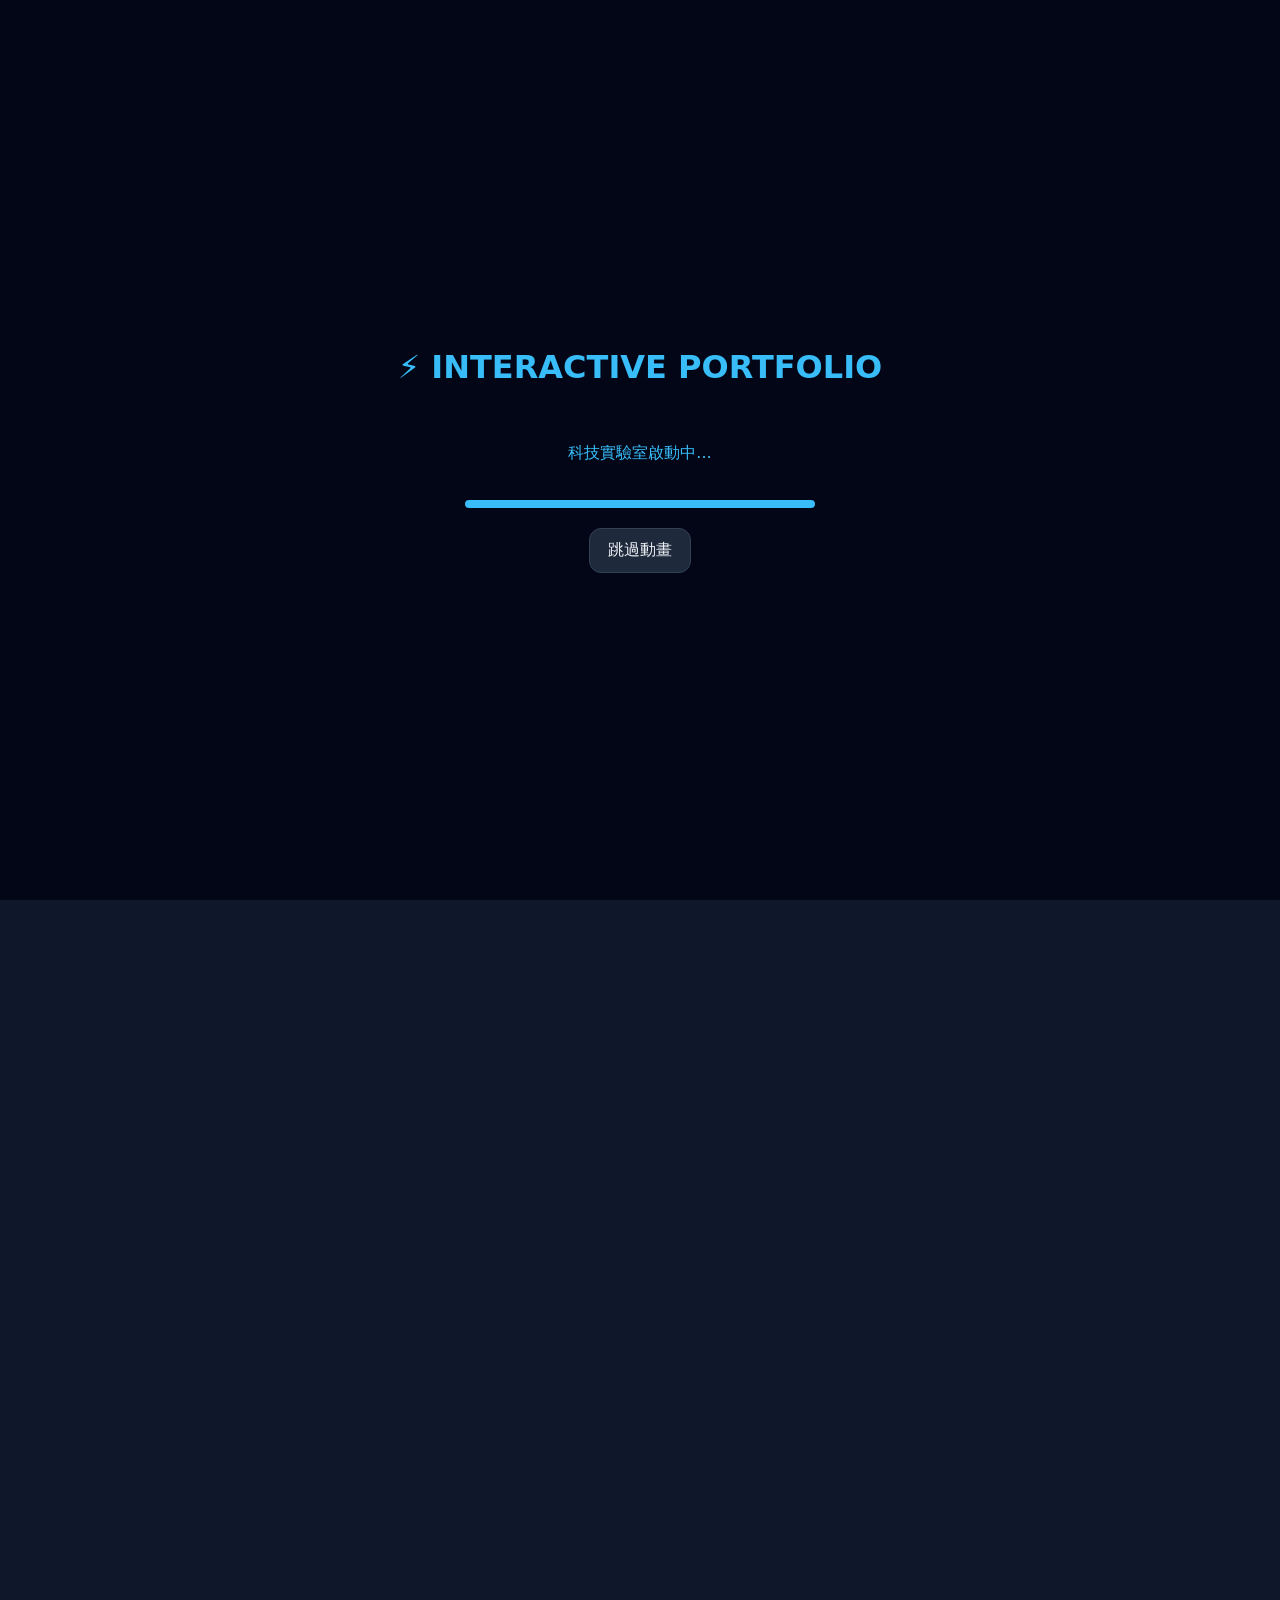
==== commit 3ac423df: "增加內容豐富性" ====
--- a/index.html
+++ b/index.html
@@ -1,57 +1,392 @@
 <!DOCTYPE html>
 <html lang="zh-TW">
 <head>
-<meta charset="UTF-8">
-<meta name="viewport" content="width=device-width,initial-scale=1">
-<title>互動式科技作品展示館｜前端開發學習歷程</title>
-<link rel="stylesheet" href="css/index.css">
-<script src="js/index.js" defer></script>
+    <meta charset="UTF-8">
+    <meta name="viewport" content="width=device-width, initial-scale=1">
+    <title>互動式科技作品展示館｜前端開發學習歷程</title>
+    <link rel="stylesheet" href="css/index.css">
+    <script src="js/index.js" defer></script>
 </head>
 <body class="gate-locked">
-<div class="intro" id="intro"><h1>⚡ INTERACTIVE PORTFOLIO</h1><p>科技實驗室啟動中...</p><div class="intro-progress"><div></div></div><button class="btn" id="skipIntro">跳過動畫</button></div>
-
-<!-- 進站前強制三關：完成後才顯示作品集 -->
+
+<div class="intro" id="intro">
+    <h1>⚡ INTERACTIVE PORTFOLIO</h1>
+    <p>科技實驗室啟動中...</p>
+    <div class="intro-progress"><div></div></div>
+    <button class="btn" id="skipIntro">跳過動畫</button>
+</div>
+
+<!-- 入場挑戰 -->
 <div class="entry-gate" id="entryGate" role="dialog" aria-modal="true" aria-labelledby="entryTitle">
-  <div class="entry-shell">
-    <div class="entry-heading"><span>⚡ PORTFOLIO ACCESS</span><h1 id="entryTitle">科技實驗室｜入場挑戰</h1><p>必須依序完成三關，才能開啟作品展示館。</p></div>
-    <div class="entry-steps" id="entrySteps" aria-label="關卡進度"><span class="current">🔐 密碼解謎</span><span>🐛 BUG 修復</span><span>🧠 記憶晶片</span></div>
-    <div class="entry-game" id="entryPassword">
-      <h2>🔐 第一關｜動態數學密碼</h2><p>四個數學線索分別代表一位數字。每次挑戰都會重新出題。</p>
-      <div class="entry-clues" id="entryClues"></div>
-      <form id="entryPasswordForm"><label for="entryPasswordInput">輸入四位數密碼</label><input id="entryPasswordInput" class="game-input" inputmode="numeric" autocomplete="off" maxlength="4" pattern="[0-9]{4}" required placeholder="例如 1234"><div class="action-row"><button class="btn primary" type="submit">確認密碼</button><button class="btn" type="button" id="entryNewPassword">換一組題目</button></div></form>
-      <p class="feedback" id="entryPasswordMessage" aria-live="polite">你有五次機會。</p>
+    <div class="entry-shell">
+        <div class="entry-heading">
+            <span>⚡ PORTFOLIO ACCESS</span>
+            <h1 id="entryTitle">科技實驗室｜入場挑戰</h1>
+            <p>必須依序完成三關，才能開啟作品展示館。</p>
+        </div>
+
+        <div class="entry-steps" id="entrySteps" aria-label="關卡進度">
+            <span class="current">🔐 密碼解謎</span>
+            <span>🐛 BUG 修復</span>
+            <span>🧠 記憶晶片</span>
+        </div>
+
+        <div class="entry-game" id="entryPassword">
+            <h2>🔐 第一關｜動態數學密碼</h2>
+            <p>四個數學線索分別代表一位數字。每次挑戰都會重新出題。</p>
+            <div class="entry-clues" id="entryClues"></div>
+
+            <form id="entryPasswordForm">
+                <label for="entryPasswordInput">輸入四位數密碼</label>
+                <input id="entryPasswordInput" class="game-input" inputmode="numeric"
+                       autocomplete="off" maxlength="4" pattern="[0-9]{4}"
+                       required placeholder="例如 1234">
+                <div class="action-row">
+                    <button class="btn primary" type="submit">確認密碼</button>
+                    <button class="btn" type="button" id="entryNewPassword">換一組題目</button>
+                </div>
+            </form>
+
+            <p class="feedback" id="entryPasswordMessage" aria-live="polite">你有五次機會。</p>
+        </div>
+
+        <div class="entry-game" id="entryBug" hidden>
+            <h2>🐛 第二關｜隨機 BUG 修復</h2>
+            <p>從題庫隨機抽出 HTML、CSS、JavaScript 各一題；三題都要答對。</p>
+            <p id="entryBugProgress"></p>
+            <pre class="code-sample" id="entryBugCode"></pre>
+            <div class="options" id="entryBugOptions"></div>
+            <p class="feedback" id="entryBugMessage" aria-live="polite"></p>
+            <button class="btn primary" id="entryBugNext" hidden>下一題</button>
+        </div>
+
+        <div class="entry-game" id="entryMemory" hidden>
+            <h2>🧠 第三關｜四燈記憶晶片</h2>
+            <p>觀察四個燈的閃爍順序，依序點擊。三回合分別記憶 4、5、6 次閃爍。</p>
+            <p id="entryMemoryRound"></p>
+            <div class="entry-lights" id="entryLights"></div>
+            <p class="feedback" id="entryMemoryMessage" aria-live="polite"></p>
+            <button class="btn primary" id="entryMemoryStart">開始記憶</button>
+        </div>
+
+        <div class="entry-game entry-success" id="entrySuccess" hidden>
+            <div class="trophy">🏆</div>
+            <h2>三關全部完成！</h2>
+            <p>科技實驗室已解鎖，現在可以進入作品展示館。</p>
+            <button class="btn primary" id="entryOpen">🚀 進入作品集</button>
+        </div>
     </div>
-    <div class="entry-game" id="entryBug" hidden>
-      <h2>🐛 第二關｜隨機 BUG 修復</h2><p>從題庫隨機抽出 HTML、CSS、JavaScript 各一題；三題都要答對。</p><p id="entryBugProgress"></p><pre class="code-sample" id="entryBugCode"></pre><div class="options" id="entryBugOptions"></div><p class="feedback" id="entryBugMessage" aria-live="polite"></p><button class="btn primary" id="entryBugNext" hidden>下一題</button>
+</div>
+
+<nav class="navbar">
+    <div class="container nav-inner">
+        <a class="brand" href="#top">⚡ PORTFOLIO LAB</a>
+        <div class="nav-actions">
+            <a class="btn" href="#mystery">🎁 盲盒</a>
+            <a class="btn" href="#quiz">🎮 問答</a>
+            <a class="btn" href="#lab">🔐 闖關</a>
+            <a class="btn" href="#works">💼 作品</a>
+            <button class="btn" id="themeBtn">☀️ 淺色模式</button>
+        </div>
     </div>
-    <div class="entry-game" id="entryMemory" hidden>
-      <h2>🧠 第三關｜四燈記憶晶片</h2><p>觀察四個燈的閃爍順序，依序點擊。三回合分別記憶 4、5、6 次閃爍。</p><p id="entryMemoryRound"></p><div class="entry-lights" id="entryLights"></div><p class="feedback" id="entryMemoryMessage" aria-live="polite"></p><button class="btn primary" id="entryMemoryStart">開始記憶</button>
-    </div>
-    <div class="entry-game entry-success" id="entrySuccess" hidden><div class="trophy">🏆</div><h2>三關全部完成！</h2><p>科技實驗室已解鎖，現在可以進入作品展示館。</p><button class="btn primary" id="entryOpen">🚀 進入作品集</button></div>
-  </div>
-</div>
-<nav class="navbar"><div class="container nav-inner"><a class="brand" href="#top">⚡ PORTFOLIO LAB</a><div class="nav-actions"><a class="btn" href="#mystery">🎁 盲盒</a><a class="btn" href="#quiz">🎮 問答</a><a class="btn" href="#lab">🔐 闖關</a><a class="btn" href="#works">💼 作品</a><button class="btn" id="themeBtn">☀️ 淺色模式</button></div></div></nav>
+</nav>
+
 <main class="container" id="top">
-<section class="hero"><h1 id="mainTitle">前端開發學習歷程</h1><p>HTML, CSS, JavaScript & Responsive Web Design Portfolio</p><p>抽盲盒、玩遊戲、解鎖實驗室，最後探索我的八個作品。</p><div class="hero-actions"><a href="#mystery" class="btn primary">🎁 開始探索</a><a href="#quiz" class="btn">🎮 知識挑戰</a><a href="#lab" class="btn">🔐 科技實驗室</a></div></section>
-<section id="mystery"><h2 class="section-title">🎁 隨機作品盲盒</h2><div class="panel mystery"><div class="mystery-icon">🎁</div><h3>不知道先看哪個作品？</h3><p class="muted">讓系統隨機挑選，看看你抽中了什麼！</p><button class="btn primary" id="drawBtn">✨ 開啟神祕盲盒</button><div class="mystery-result" id="mysteryResult" hidden><h3 id="mysteryTitle"></h3><p id="mysteryFile" class="muted"></p><a class="btn primary" id="mysteryLink" href="about-us.html">🚀 進入這個作品</a><button class="btn" id="drawAgain">🔄 再抽一次</button></div></div></section>
-<section id="quiz"><h2 class="section-title">🎮 前端工程師知識挑戰</h2><div class="panel"><div id="quizStart"><h3>你能成為前端工程師嗎？</h3><p class="muted">30 題題庫，每局隨機抽 10 題，每題 10 分，限時 120 秒。</p><button class="btn primary" id="startQuiz">🚀 開始挑戰</button></div><div id="quizGame" hidden><div class="game-head"><span id="quizNumber"></span><span id="quizScore"></span><span id="quizTimer"></span></div><div class="progress"><div class="progress-bar" id="quizBar"></div></div><div class="question" id="questionText"></div><div class="options" id="quizOptions"></div><div class="feedback" id="quizFeedback" hidden></div><div class="action-row"><button class="btn primary" id="nextQuestion" hidden>下一題 →</button><button class="btn" id="quitQuiz">結束本局</button></div></div><div id="quizEnd" hidden><h2 id="finalTitle"></h2><h3 id="finalScore"></h3><p id="finalMessage"></p><button class="btn primary" id="restartQuiz">🔄 再挑戰一次</button></div></div></section>
-<section id="lab"><h2 class="section-title">🔐 科技實驗室｜四合一闖關</h2><div class="panel"><p class="muted">依序破解密碼、修復 BUG、記憶晶片，最後啟動能量核心。</p><div class="stage-grid"><div class="stage-card" id="stageCard0"><div class="stage-icon">🔐</div><strong>第一關</strong><div>密碼解謎</div><small id="stageStatus0">未開始</small></div><div class="stage-card" id="stageCard1"><div class="stage-icon">🐛</div><strong>第二關</strong><div>BUG 修復</div><small id="stageStatus1">未解鎖</small></div><div class="stage-card" id="stageCard2"><div class="stage-icon">🧠</div><strong>第三關</strong><div>記憶晶片</div><small id="stageStatus2">未解鎖</small></div><div class="stage-card" id="stageCard3"><div class="stage-icon">⚡</div><strong>第四關</strong><div>能量核心</div><small id="stageStatus3">未解鎖</small></div></div><div class="progress"><div class="progress-bar" id="labBar"></div></div><p id="labProgress">已完成 0 / 4 關</p>
-<div class="game-box" id="labWelcome"><h3>🚀 科技實驗室等待啟動</h3><p>準備好挑戰四個不同的遊戲了嗎？</p><button class="btn primary" id="startLab">開始闖關</button></div>
-<div class="game-box" id="passwordStage" hidden><h3>🔐 第一關：動態密碼破解</h3><p>每局密碼都不同！依線索推理四位數字，最多猜 5 次。</p><p id="passwordClue" class="clue"></p><p id="passwordAttempts">剩餘 5 次機會</p><form id="passwordForm"><label for="passwordInput">輸入四位數密碼</label><input class="game-input" id="passwordInput" inputmode="numeric" autocomplete="off" maxlength="4" placeholder="例如 1234" required><div class="action-row"><button class="btn primary" id="passwordSubmit" type="submit">🔓 嘗試破解</button><button class="btn" id="newPassword" type="button">🎲 換一題</button></div></form><div class="feedback" id="passwordFeedback" hidden aria-live="polite"></div><div class="guess-history" id="guessHistory"></div></div>
-<div class="game-box" id="bugStage" hidden><h3>🐛 第二關：修復程式 BUG</h3><p>選出正確的修復方式，連續完成三題。</p><p id="bugCount"></p><pre id="bugCode" class="code-sample"></pre><div class="options" id="bugOptions"></div><div class="feedback" id="bugFeedback" hidden></div><button class="btn primary" id="nextBug" hidden>下一個 BUG →</button></div>
-<div class="game-box" id="memoryStage" hidden><h3>🧠 第三關：記憶晶片挑戰</h3><p>記住晶片閃爍的順序，再照順序點擊；完成三回合。</p><p id="memoryRound">準備開始</p><p id="memoryStatus" aria-live="polite"></p><div class="memory-grid" id="memoryGrid"></div><button class="btn primary" id="startMemory">開始記憶挑戰</button></div>
-<div class="game-box" id="energyStage" hidden><h3>⚡ 第四關：啟動能量核心</h3><p>30 秒內依照數字 1 → 9 的順序啟動節點。</p><div class="game-head"><span id="energyCount">已啟動 0 / 9</span><span id="energyTimer">剩餘 30 秒</span></div><div class="energy-grid" id="energyGrid"></div><p id="energyStatus" aria-live="polite"></p><button class="btn primary" id="startEnergy">⚡ 啟動挑戰</button></div>
-<div class="game-box achievement" id="labComplete" hidden><div class="trophy">🏆</div><h2>科技實驗室解鎖成功！</h2><p>恭喜完成四項挑戰！</p><button class="btn primary" id="restartLab">🔄 重新闖關</button></div></div></section>
-<section id="achievements"><h2 class="section-title">🏆 作品探索成就</h2><div class="panel achievement"><h3 id="achievementTitle">🔎 初階探索者</h3><p class="muted">每進入一個不同作品，就會累積探索進度。</p><div class="progress"><div class="progress-bar" id="exploreBar"></div></div><p id="exploreText">已探索 0 / 8 個作品</p><button class="btn" id="resetExplore">重新開始探索</button></div></section>
-<section id="works"><h2 class="section-title">💼 我的正式作品展示</h2><div class="search-area"><input id="searchInput" type="search" placeholder="🔍 搜尋作品名稱或檔名..." aria-label="搜尋作品"><div class="search-info"><span>目前顯示 <strong id="visibleCount">8</strong> / <span id="totalCount">8</span> 個作品</span><span>按 <kbd>/</kbd> 搜尋，<kbd>Esc</kbd> 清除</span></div></div><div class="projects" id="projectList">
-<article class="project-item"><a class="project-card" href="about-us.html"><div class="card-top"><span class="card-icon">🏢</span><span class="tag">Frontend</span></div><div><h3 class="card-title">智造科技｜公司介紹與關係企業</h3><p class="card-file">about-us.html</p></div><div class="card-bottom"><span>進入專案</span><span>→</span></div></a></article>
-<article class="project-item"><a class="project-card" href="Bio.html"><div class="card-top"><span class="card-icon">👤</span><span class="tag">Frontend</span></div><div><h3 class="card-title">Kesin Chen - 個人履歷與作品集</h3><p class="card-file">Bio.html</p></div><div class="card-bottom"><span>進入專案</span><span>→</span></div></a></article>
-<article class="project-item"><a class="project-card" href="EHC-policy.html"><div class="card-top"><span class="card-icon">🛡️</span><span class="tag">Frontend</span></div><div><h3 class="card-title">智造科技｜職業安全衛生管理守則</h3><p class="card-file">EHC-policy.html</p></div><div class="card-bottom"><span>進入專案</span><span>→</span></div></a></article>
-<article class="project-item"><a class="project-card" href="home.html"><div class="card-top"><span class="card-icon">💻</span><span class="tag">Frontend</span></div><div><h3 class="card-title">智造科技｜ PCB 電路板製造</h3><p class="card-file">home.html</p></div><div class="card-bottom"><span>進入專案</span><span>→</span></div></a></article>
-<article class="project-item"><a class="project-card" href="R-D.html"><div class="card-top"><span class="card-icon">🔬</span><span class="tag">Frontend</span></div><div><h3 class="card-title">智造科技｜前瞻研展與科技展示</h3><p class="card-file">R-D.html</p></div><div class="card-bottom"><span>進入專案</span><span>→</span></div></a></article>
-<article class="project-item"><a class="project-card" href="signup.html"><div class="card-top"><span class="card-icon">📝</span><span class="tag">Frontend</span></div><div><h3 class="card-title">智造科技｜2027 暑期高階研發實習生計畫線上報名</h3><p class="card-file">signup.html</p></div><div class="card-bottom"><span>進入專案</span><span>→</span></div></a></article>
-<article class="project-item"><a class="project-card" href="timeline.html"><div class="card-top"><span class="card-icon">⏳</span><span class="tag">Frontend</span></div><div><h3 class="card-title">智造科技｜PCB 產業發展時間軸</h3><p class="card-file">timeline.html</p></div><div class="card-bottom"><span>進入專案</span><span>→</span></div></a></article>
-<article class="project-item"><a class="project-card" href="union.html"><div class="card-top"><span class="card-icon">🤝</span><span class="tag">Frontend</span></div><div><h3 class="card-title">智造科技｜員工福利委員會 (EWC)</h3><p class="card-file">union.html</p></div><div class="card-bottom"><span>進入專案</span><span>→</span></div></a></article>
-</div><p id="emptyMessage" class="muted" hidden>找不到符合的作品，請更換搜尋關鍵字。</p></section>
-</main><footer>© 2026 Frontend Learning Portfolio | Made with HTML, CSS & JavaScript</footer><div class="toast" id="toast" hidden role="status" aria-live="polite"></div>
-</body></html>
+    <section class="hero">
+        <h1 id="mainTitle">前端開發學習歷程</h1>
+        <p>HTML, CSS, JavaScript &amp; Responsive Web Design Portfolio</p>
+        <p>抽盲盒、玩遊戲、解鎖實驗室，最後探索我的八個作品。</p>
+        <div class="hero-actions">
+            <a href="#mystery" class="btn primary">🎁 開始探索</a>
+            <a href="#quiz" class="btn">🎮 知識挑戰</a>
+            <a href="#lab" class="btn">🔐 科技實驗室</a>
+        </div>
+    </section>
+
+    <!-- 隨機作品盲盒 -->
+    <section id="mystery">
+        <h2 class="section-title">🎁 隨機作品盲盒</h2>
+        <div class="panel mystery">
+            <div class="mystery-icon">🎁</div>
+            <h3>不知道先看哪個作品？</h3>
+            <p class="muted">讓系統隨機挑選，看看你抽中了什麼！</p>
+            <button class="btn primary" id="drawBtn">✨ 開啟神祕盲盒</button>
+
+            <div class="mystery-result" id="mysteryResult" hidden>
+                <h3 id="mysteryTitle"></h3>
+                <p id="mysteryFile" class="muted"></p>
+                <a class="btn primary" id="mysteryLink" href="about-us.html">🚀 進入這個作品</a>
+                <button class="btn" id="drawAgain">🔄 再抽一次</button>
+            </div>
+        </div>
+    </section>
+
+    <!-- 知識問答 -->
+    <section id="quiz">
+        <h2 class="section-title">🎮 前端工程師知識挑戰</h2>
+        <div class="panel">
+            <div id="quizStart">
+                <h3>你能成為前端工程師嗎？</h3>
+                <p class="muted">30 題題庫，每局隨機抽 10 題，每題 10 分，限時 120 秒。</p>
+                <button class="btn primary" id="startQuiz">🚀 開始挑戰</button>
+            </div>
+
+            <div id="quizGame" hidden>
+                <div class="game-head">
+                    <span id="quizNumber"></span>
+                    <span id="quizScore"></span>
+                    <span id="quizTimer"></span>
+                </div>
+                <div class="progress"><div class="progress-bar" id="quizBar"></div></div>
+                <div class="question" id="questionText"></div>
+                <div class="options" id="quizOptions"></div>
+                <div class="feedback" id="quizFeedback" hidden></div>
+                <div class="action-row">
+                    <button class="btn primary" id="nextQuestion" hidden>下一題 →</button>
+                    <button class="btn" id="quitQuiz">結束本局</button>
+                </div>
+            </div>
+
+            <div id="quizEnd" hidden>
+                <h2 id="finalTitle"></h2>
+                <h3 id="finalScore"></h3>
+                <p id="finalMessage"></p>
+                <button class="btn primary" id="restartQuiz">🔄 再挑戰一次</button>
+            </div>
+        </div>
+    </section>
+
+    <!-- 四合一闖關 -->
+    <section id="lab">
+        <h2 class="section-title">🔐 科技實驗室｜四合一闖關</h2>
+        <div class="panel">
+            <p class="muted">依序破解密碼、修復 BUG、記憶晶片，最後啟動能量核心。</p>
+
+            <div class="stage-grid">
+                <div class="stage-card" id="stageCard0">
+                    <div class="stage-icon">🔐</div>
+                    <strong>第一關</strong>
+                    <div>密碼解謎</div>
+                    <small id="stageStatus0">未開始</small>
+                </div>
+                <div class="stage-card" id="stageCard1">
+                    <div class="stage-icon">🐛</div>
+                    <strong>第二關</strong>
+                    <div>BUG 修復</div>
+                    <small id="stageStatus1">未解鎖</small>
+                </div>
+                <div class="stage-card" id="stageCard2">
+                    <div class="stage-icon">🧠</div>
+                    <strong>第三關</strong>
+                    <div>記憶晶片</div>
+                    <small id="stageStatus2">未解鎖</small>
+                </div>
+                <div class="stage-card" id="stageCard3">
+                    <div class="stage-icon">⚡</div>
+                    <strong>第四關</strong>
+                    <div>能量核心</div>
+                    <small id="stageStatus3">未解鎖</small>
+                </div>
+            </div>
+
+            <div class="progress"><div class="progress-bar" id="labBar"></div></div>
+            <p id="labProgress">已完成 0 / 4 關</p>
+
+            <div class="game-box" id="labWelcome">
+                <h3>🚀 科技實驗室等待啟動</h3>
+                <p>準備好挑戰四個不同的遊戲了嗎？</p>
+                <button class="btn primary" id="startLab">開始闖關</button>
+            </div>
+
+            <div class="game-box" id="passwordStage" hidden>
+                <h3>🔐 第一關：動態密碼破解</h3>
+                <p>每局密碼都不同！依線索推理四位數字，最多猜 5 次。</p>
+                <p id="passwordClue" class="clue"></p>
+                <p id="passwordAttempts">剩餘 5 次機會</p>
+
+                <form id="passwordForm">
+                    <label for="passwordInput">輸入四位數密碼</label>
+                    <input class="game-input" id="passwordInput" inputmode="numeric"
+                           autocomplete="off" maxlength="4" placeholder="例如 1234" required>
+                    <div class="action-row">
+                        <button class="btn primary" id="passwordSubmit" type="submit">🔓 嘗試破解</button>
+                        <button class="btn" id="newPassword" type="button">🎲 換一題</button>
+                    </div>
+                </form>
+
+                <div class="feedback" id="passwordFeedback" hidden aria-live="polite"></div>
+                <div class="guess-history" id="guessHistory"></div>
+            </div>
+
+            <div class="game-box" id="bugStage" hidden>
+                <h3>🐛 第二關：修復程式 BUG</h3>
+                <p>選出正確的修復方式，連續完成三題。</p>
+                <p id="bugCount"></p>
+                <pre id="bugCode" class="code-sample"></pre>
+                <div class="options" id="bugOptions"></div>
+                <div class="feedback" id="bugFeedback" hidden></div>
+                <button class="btn primary" id="nextBug" hidden>下一個 BUG →</button>
+            </div>
+
+            <div class="game-box" id="memoryStage" hidden>
+                <h3>🧠 第三關：記憶晶片挑戰</h3>
+                <p>記住晶片閃爍的順序，再照順序點擊；完成三回合。</p>
+                <p id="memoryRound">準備開始</p>
+                <p id="memoryStatus" aria-live="polite"></p>
+                <div class="memory-grid" id="memoryGrid"></div>
+                <button class="btn primary" id="startMemory">開始記憶挑戰</button>
+            </div>
+
+            <div class="game-box" id="energyStage" hidden>
+                <h3>⚡ 第四關：啟動能量核心</h3>
+                <p>30 秒內依照數字 1 → 9 的順序啟動節點。</p>
+                <div class="game-head">
+                    <span id="energyCount">已啟動 0 / 9</span>
+                    <span id="energyTimer">剩餘 30 秒</span>
+                </div>
+                <div class="energy-grid" id="energyGrid"></div>
+                <p id="energyStatus" aria-live="polite"></p>
+                <button class="btn primary" id="startEnergy">⚡ 啟動挑戰</button>
+            </div>
+
+            <div class="game-box achievement" id="labComplete" hidden>
+                <div class="trophy">🏆</div>
+                <h2>科技實驗室解鎖成功！</h2>
+                <p>恭喜完成四項挑戰！</p>
+                <button class="btn primary" id="restartLab">🔄 重新闖關</button>
+            </div>
+        </div>
+    </section>
+
+    <!-- 作品探索成就 -->
+    <section id="achievements">
+        <h2 class="section-title">🏆 作品探索成就</h2>
+        <div class="panel achievement">
+            <h3 id="achievementTitle">🔎 初階探索者</h3>
+            <p class="muted">每進入一個不同作品，就會累積探索進度。</p>
+            <div class="progress"><div class="progress-bar" id="exploreBar"></div></div>
+            <p id="exploreText">已探索 0 / 8 個作品</p>
+            <button class="btn" id="resetExplore">重新開始探索</button>
+        </div>
+    </section>
+
+    <!-- 作品搜尋與展示 -->
+    <section id="works">
+        <h2 class="section-title">💼 我的正式作品展示</h2>
+        <div class="search-area">
+            <input id="searchInput" type="search"
+                   placeholder="🔍 搜尋作品名稱、檔名或功能..."
+                   aria-label="搜尋作品名稱、檔名或功能">
+            <div class="search-info">
+                <span>目前顯示 <strong id="visibleCount">8</strong> / <span id="totalCount">8</span> 個作品</span>
+                <span>按 <kbd>/</kbd> 搜尋，<kbd>Esc</kbd> 清除</span>
+            </div>
+        </div>
+
+        <div class="projects" id="projectList">
+            <article class="project-item">
+                <a class="project-card" href="about-us.html">
+                    <div class="card-top"><span class="card-icon">🏢</span><span class="tag">Frontend</span></div>
+                    <div>
+                        <h3 class="card-title">智造科技｜公司介紹與關係企業</h3>
+                        <p class="card-file">about-us.html</p>
+                        <p class="muted"><strong>實作重點：</strong>使用 JavaScript 動態渲染技術文章與關係企業卡片，並實作文章展開與收合。</p>
+                    </div>
+                    <div class="card-bottom"><span>進入專案</span><span>→</span></div>
+                </a>
+            </article>
+
+            <article class="project-item">
+                <a class="project-card" href="Bio.html">
+                    <div class="card-top"><span class="card-icon">👤</span><span class="tag">Frontend</span></div>
+                    <div>
+                        <h3 class="card-title">Kesin Chen - 個人履歷與作品集</h3>
+                        <p class="card-file">Bio.html</p>
+                        <p class="muted"><strong>實作重點：</strong>建置響應式單頁履歷，整合區段錨點、工作經歷卡片與專案導覽。</p>
+                    </div>
+                    <div class="card-bottom"><span>進入專案</span><span>→</span></div>
+                </a>
+            </article>
+
+            <article class="project-item">
+                <a class="project-card" href="EHC-policy.html">
+                    <div class="card-top"><span class="card-icon">🛡️</span><span class="tag">Frontend</span></div>
+                    <div>
+                        <h3 class="card-title">智造科技｜職業安全衛生管理守則</h3>
+                        <p class="card-file">EHC-policy.html</p>
+                        <p class="muted"><strong>實作重點：</strong>依雇主與勞工分類渲染職安卡片，並以 Bootstrap Modal 顯示對應的守則詳情。</p>
+                    </div>
+                    <div class="card-bottom"><span>進入專案</span><span>→</span></div>
+                </a>
+            </article>
+
+            <article class="project-item">
+                <a class="project-card" href="home.html">
+                    <div class="card-top"><span class="card-icon">💻</span><span class="tag">Frontend</span></div>
+                    <div>
+                        <h3 class="card-title">智造科技｜PCB 電路板製造</h3>
+                        <p class="card-file">home.html</p>
+                        <p class="muted"><strong>實作重點：</strong>以響應式版型建置企業首頁，規劃首屏主視覺、產品應用區塊與跨頁導覽。</p>
+                    </div>
+                    <div class="card-bottom"><span>進入專案</span><span>→</span></div>
+                </a>
+            </article>
+
+            <article class="project-item">
+                <a class="project-card" href="R-D.html">
+                    <div class="card-top"><span class="card-icon">🔬</span><span class="tag">Frontend</span></div>
+                    <div>
+                        <h3 class="card-title">智造科技｜前瞻研發與科技展示</h3>
+                        <p class="card-file">R-D.html</p>
+                        <p class="muted"><strong>實作重點：</strong>運用 Bootstrap 格線建置六張響應式技術卡片，分類呈現 PCB 研發、製程檢測與品質追溯。</p>
+                    </div>
+                    <div class="card-bottom"><span>進入專案</span><span>→</span></div>
+                </a>
+            </article>
+
+            <article class="project-item">
+                <a class="project-card" href="signup.html">
+                    <div class="card-top"><span class="card-icon">📝</span><span class="tag">Frontend</span></div>
+                    <div>
+                        <h3 class="card-title">智造科技｜2027 暑期高階研發實習生計畫線上報名</h3>
+                        <p class="card-file">signup.html</p>
+                        <p class="muted"><strong>實作重點：</strong>實作前端表單驗證、連動下拉選單、PDF 格式與大小檢查，以及申請資料預覽。</p>
+                    </div>
+                    <div class="card-bottom"><span>進入專案</span><span>→</span></div>
+                </a>
+            </article>
+
+            <article class="project-item">
+                <a class="project-card" href="timeline.html">
+                    <div class="card-top"><span class="card-icon">⏳</span><span class="tag">Frontend</span></div>
+                    <div>
+                        <h3 class="card-title">智造科技｜PCB 產業發展時間軸</h3>
+                        <p class="card-file">timeline.html</p>
+                        <p class="muted"><strong>實作重點：</strong>建置左右交錯的響應式時間軸，透過 JavaScript 將各階段資料帶入詳情彈窗。</p>
+                    </div>
+                    <div class="card-bottom"><span>進入專案</span><span>→</span></div>
+                </a>
+            </article>
+
+            <article class="project-item">
+                <a class="project-card" href="union.html">
+                    <div class="card-top"><span class="card-icon">🤝</span><span class="tag">Frontend</span></div>
+                    <div>
+                        <h3 class="card-title">智造科技｜員工福利委員會 (EWC)</h3>
+                        <p class="card-file">union.html</p>
+                        <p class="muted"><strong>實作重點：</strong>使用 Fetch API 串接農業部開放資料，實作店家清單渲染、即時搜尋與 Google Maps 連結。</p>
+                    </div>
+                    <div class="card-bottom"><span>進入專案</span><span>→</span></div>
+                </a>
+            </article>
+        </div>
+
+        <p id="emptyMessage" class="muted" hidden>找不到符合的作品，請更換搜尋關鍵字。</p>
+    </section>
+</main>
+
+<footer>© 2026 Frontend Learning Portfolio | Made with HTML, CSS &amp; JavaScript</footer>
+<div class="toast" id="toast" hidden role="status" aria-live="polite"></div>
+
+</body>
+</html>
